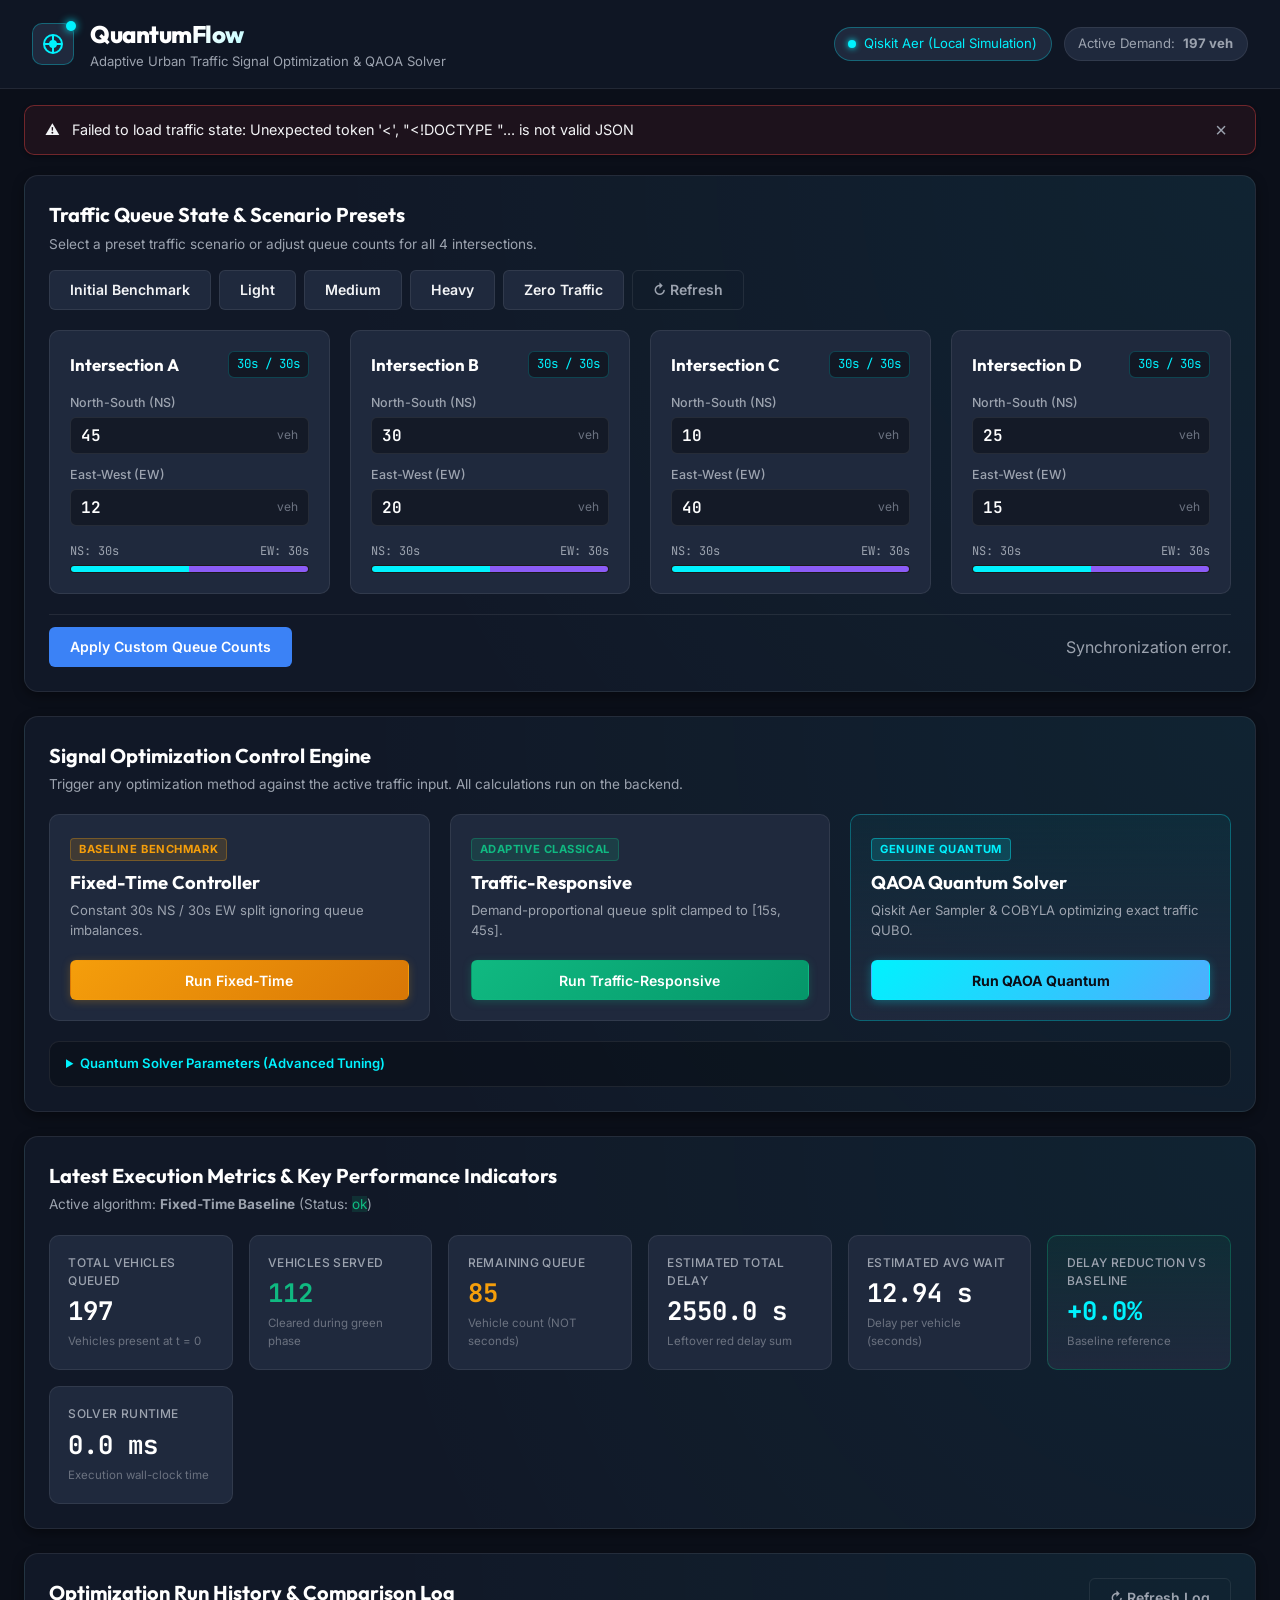
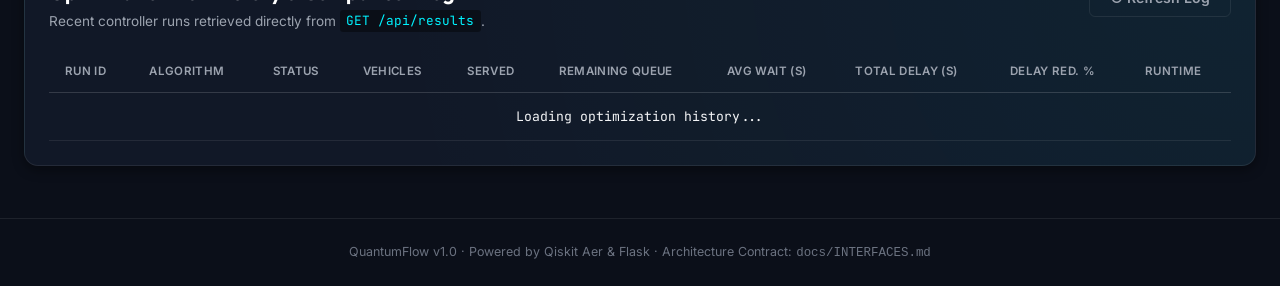
==== templates/index.html @ b51b853f "feat: implement responsive QuantumFlow dashboard UI - Create templates/index.html with 4 intersectio" ====
<!DOCTYPE html>
<html lang="en">
<head>
  <meta charset="UTF-8">
  <meta name="viewport" content="width=device-width, initial-scale=1.0">
  <title>QuantumFlow — Adaptive Traffic Signal Optimization</title>
  <link rel="preconnect" href="https://fonts.googleapis.com">
  <link rel="preconnect" href="https://fonts.gstatic.com" crossorigin>
  <link href="https://fonts.googleapis.com/css2?family=Inter:wght@400;500;600;700&family=JetBrains+Mono:wght@400;500;600&family=Outfit:wght@500;600;700;800&display=swap" rel="stylesheet">
  <link rel="stylesheet" href="/static/style.css">
</head>
<body>
  <!-- Global App Header -->
  <header class="app-header">
    <div class="header-brand">
      <div class="brand-logo">
        <span class="logo-pulse"></span>
        <svg class="brand-icon" viewBox="0 0 24 24" fill="none" stroke="currentColor" stroke-width="2">
          <circle cx="12" cy="12" r="9"/>
          <path d="M12 3v18M3 12h18"/>
          <circle cx="12" cy="12" r="3" fill="currentColor"/>
        </svg>
      </div>
      <div>
        <h1 class="brand-title">QuantumFlow</h1>
        <p class="brand-subtitle">Adaptive Urban Traffic Signal Optimization & QAOA Solver</p>
      </div>
    </div>

    <div class="header-status-group">
      <div class="status-pill status-quantum" id="quantum-backend-badge">
        <span class="status-dot"></span>
        <span>Qiskit Aer (Local Simulation)</span>
      </div>
      <div class="status-pill" id="total-demand-pill">
        <span>Active Demand:</span>
        <strong id="header-total-vehicles">197 veh</strong>
      </div>
    </div>
  </header>

  <!-- Notification & Toast Banner -->
  <div class="banner-container">
    <div id="status-banner" class="status-banner hidden">
      <div class="banner-content">
        <span id="banner-icon" class="banner-icon">ℹ️</span>
        <span id="banner-message" class="banner-message">Status message here.</span>
      </div>
      <button id="btn-banner-close" class="banner-close" aria-label="Dismiss">&times;</button>
    </div>
  </div>

  <main class="dashboard-container">
    <!-- Row 1: Scenario Controls & Traffic Inputs -->
    <section class="card section-traffic">
      <div class="section-header">
        <div>
          <h2 class="section-title">Traffic Queue State & Scenario Presets</h2>
          <p class="section-desc">Select a preset traffic scenario or adjust queue counts for all 4 intersections.</p>
        </div>
        <div class="scenario-buttons">
          <button type="button" class="btn btn-secondary scenario-btn" id="btn-scenario-benchmark" data-scenario="benchmark">Initial Benchmark</button>
          <button type="button" class="btn btn-secondary scenario-btn" id="btn-scenario-light" data-scenario="light">Light</button>
          <button type="button" class="btn btn-secondary scenario-btn" id="btn-scenario-medium" data-scenario="medium">Medium</button>
          <button type="button" class="btn btn-secondary scenario-btn" id="btn-scenario-heavy" data-scenario="heavy">Heavy</button>
          <button type="button" class="btn btn-secondary scenario-btn" id="btn-scenario-zero" data-scenario="zero">Zero Traffic</button>
          <button type="button" class="btn btn-outline" id="btn-refresh-traffic" title="Reload from server">↻ Refresh</button>
        </div>
      </div>

      <!-- 4 Intersection Cards -->
      <div class="intersections-grid" id="intersections-container">
        <!-- Intersection A -->
        <div class="intersection-card" id="card-intersection-A" data-iid="A">
          <div class="card-header">
            <span class="card-title">Intersection A</span>
            <span class="card-badge" id="badge-timing-A">30s / 30s</span>
          </div>
          <div class="queue-inputs">
            <div class="input-group">
              <label for="input-ns-A">North-South (NS)</label>
              <div class="input-wrapper">
                <input type="number" id="input-ns-A" class="queue-input" data-iid="A" data-dir="ns" min="0" max="200" value="45">
                <span class="input-unit">veh</span>
              </div>
            </div>
            <div class="input-group">
              <label for="input-ew-A">East-West (EW)</label>
              <div class="input-wrapper">
                <input type="number" id="input-ew-A" class="queue-input" data-iid="A" data-dir="ew" min="0" max="200" value="12">
                <span class="input-unit">veh</span>
              </div>
            </div>
          </div>
          <div class="signal-bar-wrapper">
            <div class="signal-label-row">
              <span id="label-ns-A">NS: 30s</span>
              <span id="label-ew-A">EW: 30s</span>
            </div>
            <div class="signal-bar">
              <div class="signal-segment signal-ns" id="bar-ns-A" style="width: 50%;"></div>
              <div class="signal-segment signal-ew" id="bar-ew-A" style="width: 50%;"></div>
            </div>
          </div>
        </div>

        <!-- Intersection B -->
        <div class="intersection-card" id="card-intersection-B" data-iid="B">
          <div class="card-header">
            <span class="card-title">Intersection B</span>
            <span class="card-badge" id="badge-timing-B">30s / 30s</span>
          </div>
          <div class="queue-inputs">
            <div class="input-group">
              <label for="input-ns-B">North-South (NS)</label>
              <div class="input-wrapper">
                <input type="number" id="input-ns-B" class="queue-input" data-iid="B" data-dir="ns" min="0" max="200" value="30">
                <span class="input-unit">veh</span>
              </div>
            </div>
            <div class="input-group">
              <label for="input-ew-B">East-West (EW)</label>
              <div class="input-wrapper">
                <input type="number" id="input-ew-B" class="queue-input" data-iid="B" data-dir="ew" min="0" max="200" value="20">
                <span class="input-unit">veh</span>
              </div>
            </div>
          </div>
          <div class="signal-bar-wrapper">
            <div class="signal-label-row">
              <span id="label-ns-B">NS: 30s</span>
              <span id="label-ew-B">EW: 30s</span>
            </div>
            <div class="signal-bar">
              <div class="signal-segment signal-ns" id="bar-ns-B" style="width: 50%;"></div>
              <div class="signal-segment signal-ew" id="bar-ew-B" style="width: 50%;"></div>
            </div>
          </div>
        </div>

        <!-- Intersection C -->
        <div class="intersection-card" id="card-intersection-C" data-iid="C">
          <div class="card-header">
            <span class="card-title">Intersection C</span>
            <span class="card-badge" id="badge-timing-C">30s / 30s</span>
          </div>
          <div class="queue-inputs">
            <div class="input-group">
              <label for="input-ns-C">North-South (NS)</label>
              <div class="input-wrapper">
                <input type="number" id="input-ns-C" class="queue-input" data-iid="C" data-dir="ns" min="0" max="200" value="10">
                <span class="input-unit">veh</span>
              </div>
            </div>
            <div class="input-group">
              <label for="input-ew-C">East-West (EW)</label>
              <div class="input-wrapper">
                <input type="number" id="input-ew-C" class="queue-input" data-iid="C" data-dir="ew" min="0" max="200" value="40">
                <span class="input-unit">veh</span>
              </div>
            </div>
          </div>
          <div class="signal-bar-wrapper">
            <div class="signal-label-row">
              <span id="label-ns-C">NS: 30s</span>
              <span id="label-ew-C">EW: 30s</span>
            </div>
            <div class="signal-bar">
              <div class="signal-segment signal-ns" id="bar-ns-C" style="width: 50%;"></div>
              <div class="signal-segment signal-ew" id="bar-ew-C" style="width: 50%;"></div>
            </div>
          </div>
        </div>

        <!-- Intersection D -->
        <div class="intersection-card" id="card-intersection-D" data-iid="D">
          <div class="card-header">
            <span class="card-title">Intersection D</span>
            <span class="card-badge" id="badge-timing-D">30s / 30s</span>
          </div>
          <div class="queue-inputs">
            <div class="input-group">
              <label for="input-ns-D">North-South (NS)</label>
              <div class="input-wrapper">
                <input type="number" id="input-ns-D" class="queue-input" data-iid="D" data-dir="ns" min="0" max="200" value="25">
                <span class="input-unit">veh</span>
              </div>
            </div>
            <div class="input-group">
              <label for="input-ew-D">East-West (EW)</label>
              <div class="input-wrapper">
                <input type="number" id="input-ew-D" class="queue-input" data-iid="D" data-dir="ew" min="0" max="200" value="15">
                <span class="input-unit">veh</span>
              </div>
            </div>
          </div>
          <div class="signal-bar-wrapper">
            <div class="signal-label-row">
              <span id="label-ns-D">NS: 30s</span>
              <span id="label-ew-D">EW: 30s</span>
            </div>
            <div class="signal-bar">
              <div class="signal-segment signal-ns" id="bar-ns-D" style="width: 50%;"></div>
              <div class="signal-segment signal-ew" id="bar-ew-D" style="width: 50%;"></div>
            </div>
          </div>
        </div>
      </div>

      <div class="traffic-footer">
        <button type="button" class="btn btn-primary" id="btn-apply-traffic">Apply Custom Queue Counts</button>
        <span class="text-muted" id="traffic-sync-status">Synched with active traffic input.</span>
      </div>
    </section>

    <!-- Row 2: Optimization Dispatch Panel -->
    <section class="card section-optimize">
      <div class="section-header">
        <div>
          <h2 class="section-title">Signal Optimization Control Engine</h2>
          <p class="section-desc">Trigger any optimization method against the active traffic input. All calculations run on the backend.</p>
        </div>
      </div>

      <div class="optimizer-buttons-grid">
        <!-- Baseline Button Card -->
        <div class="optimizer-card">
          <div class="optimizer-meta">
            <span class="opt-tag tag-baseline">Baseline Benchmark</span>
            <h3 class="opt-name">Fixed-Time Controller</h3>
            <p class="opt-desc">Constant 30s NS / 30s EW split ignoring queue imbalances.</p>
          </div>
          <button type="button" class="btn btn-baseline btn-block" id="btn-optimize-baseline">
            <span class="btn-text">Run Fixed-Time</span>
            <span class="btn-spinner hidden"></span>
          </button>
        </div>

        <!-- Responsive Button Card -->
        <div class="optimizer-card">
          <div class="optimizer-meta">
            <span class="opt-tag tag-responsive">Adaptive Classical</span>
            <h3 class="opt-name">Traffic-Responsive</h3>
            <p class="opt-desc">Demand-proportional queue split clamped to [15s, 45s].</p>
          </div>
          <button type="button" class="btn btn-responsive btn-block" id="btn-optimize-responsive">
            <span class="btn-text">Run Traffic-Responsive</span>
            <span class="btn-spinner hidden"></span>
          </button>
        </div>

        <!-- QAOA Quantum Button Card -->
        <div class="optimizer-card opt-card-quantum">
          <div class="optimizer-meta">
            <span class="opt-tag tag-quantum">Genuine Quantum</span>
            <h3 class="opt-name">QAOA Quantum Solver</h3>
            <p class="opt-desc">Qiskit Aer Sampler & COBYLA optimizing exact traffic QUBO.</p>
          </div>
          <button type="button" class="btn btn-quantum btn-block" id="btn-optimize-qaoa">
            <span class="btn-text">Run QAOA Quantum</span>
            <span class="btn-spinner hidden"></span>
          </button>
        </div>
      </div>

      <!-- Optional QAOA Tuning Drawer -->
      <details class="qaoa-tuning-drawer">
        <summary class="tuning-summary">Quantum Solver Parameters (Advanced Tuning)</summary>
        <div class="tuning-grid">
          <div class="input-group">
            <label for="select-qaoa-p">Circuit Depth (p)</label>
            <select id="select-qaoa-p" class="select-input">
              <option value="1" selected>p = 1 (Standard)</option>
              <option value="2">p = 2 (Higher Depth)</option>
              <option value="3">p = 3</option>
            </select>
          </div>
          <div class="input-group">
            <label for="select-qaoa-shots">Measurement Shots</label>
            <select id="select-qaoa-shots" class="select-input">
              <option value="512">512 shots</option>
              <option value="1024" selected>1024 shots (Recommended)</option>
              <option value="2048">2048 shots</option>
            </select>
          </div>
          <div class="input-group">
            <label for="input-qaoa-maxiter">Optimizer Max Iterations</label>
            <input type="number" id="input-qaoa-maxiter" class="queue-input" value="50" min="10" max="200">
          </div>
          <div class="input-group">
            <label for="input-qaoa-seed">Simulator Seed</label>
            <input type="number" id="input-qaoa-seed" class="queue-input" value="42">
          </div>
        </div>
      </details>
    </section>

    <!-- Row 3: Metrics KPIs & Performance Cards -->
    <section class="card section-metrics">
      <div class="section-header">
        <div>
          <h2 class="section-title">Latest Execution Metrics & Key Performance Indicators</h2>
          <p class="section-desc">Active algorithm: <strong id="active-algo-name">Fixed-Time Baseline</strong> (Status: <span id="active-algo-status" class="status-ok">ok</span>)</p>
        </div>
        <div id="bitstring-display-wrapper" class="bitstring-wrapper hidden">
          <span>Measured Bitstring:</span>
          <code id="display-measured-bitstring">0010</code>
        </div>
      </div>

      <!-- KPI Grid -->
      <div class="kpi-grid">
        <div class="kpi-card">
          <span class="kpi-label">Total Vehicles Queued</span>
          <span class="kpi-value" id="kpi-total-vehicles">197</span>
          <span class="kpi-caption">Vehicles present at t = 0</span>
        </div>
        <div class="kpi-card">
          <span class="kpi-label">Vehicles Served</span>
          <span class="kpi-value kpi-served" id="kpi-vehicles-served">112</span>
          <span class="kpi-caption">Cleared during green phase</span>
        </div>
        <div class="kpi-card">
          <span class="kpi-label">Remaining Queue</span>
          <span class="kpi-value kpi-queue" id="kpi-remaining-queue">85</span>
          <span class="kpi-caption">Vehicle count (NOT seconds)</span>
        </div>
        <div class="kpi-card">
          <span class="kpi-label">Estimated Total Delay</span>
          <span class="kpi-value" id="kpi-total-delay">2550.0 s</span>
          <span class="kpi-caption">Leftover red delay sum</span>
        </div>
        <div class="kpi-card">
          <span class="kpi-label">Estimated Avg Wait</span>
          <span class="kpi-value" id="kpi-avg-wait">12.94 s</span>
          <span class="kpi-caption">Delay per vehicle (seconds)</span>
        </div>
        <div class="kpi-card kpi-advantage">
          <span class="kpi-label">Delay Reduction vs Baseline</span>
          <span class="kpi-value kpi-delta" id="kpi-delay-reduction">+0.0%</span>
          <span class="kpi-caption" id="kpi-delay-reduction-caption">Baseline reference</span>
        </div>
        <div class="kpi-card">
          <span class="kpi-label">Solver Runtime</span>
          <span class="kpi-value" id="kpi-runtime">0.0 ms</span>
          <span class="kpi-caption">Execution wall-clock time</span>
        </div>
      </div>
    </section>

    <!-- Row 4: Run History & Comparison Table -->
    <section class="card section-history">
      <div class="section-header">
        <div>
          <h2 class="section-title">Optimization Run History & Comparison Log</h2>
          <p class="section-desc">Recent controller runs retrieved directly from <code class="endpoint-code">GET /api/results</code>.</p>
        </div>
        <button type="button" class="btn btn-outline" id="btn-refresh-history">↻ Refresh Log</button>
      </div>

      <div class="table-responsive">
        <table class="results-table" id="table-results">
          <thead>
            <tr>
              <th>Run ID</th>
              <th>Algorithm</th>
              <th>Status</th>
              <th>Vehicles</th>
              <th>Served</th>
              <th>Remaining Queue</th>
              <th>Avg Wait (s)</th>
              <th>Total Delay (s)</th>
              <th>Delay Red. %</th>
              <th>Runtime</th>
            </tr>
          </thead>
          <tbody id="table-results-body">
            <!-- Rendered dynamically by dashboard.js -->
            <tr>
              <td colspan="10" class="text-center text-muted">Loading optimization history...</td>
            </tr>
          </tbody>
        </table>
      </div>
    </section>
  </main>

  <!-- App Footer -->
  <footer class="app-footer">
    <p>QuantumFlow v1.0 · Powered by Qiskit Aer &amp; Flask · Architecture Contract: <code>docs/INTERFACES.md</code></p>
  </footer>

  <script src="/static/dashboard.js"></script>
</body>
</html>
---- static/style.css ----
/* ==========================================================================
   QuantumFlow — Adaptive Traffic Signal Optimization
   static/style.css  ·  Design System & Responsive Dashboard Styles
   ========================================================================== */

:root {
  /* Color Palette */
  --bg-dark: #0b0f19;
  --bg-card: #111827;
  --bg-card-hover: #162032;
  --bg-input: #1f293d;
  --border-color: rgba(255, 255, 255, 0.08);
  --border-focus: rgba(0, 242, 254, 0.5);

  --text-main: #f3f4f6;
  --text-muted: #9ca3af;
  --text-dim: #6b7280;

  /* Brand & Controller Accents */
  --accent-cyan: #00f2fe;
  --accent-blue: #3b82f6;
  --accent-purple: #8b5cf6;
  --accent-emerald: #10b981;
  --accent-amber: #f59e0b;
  --accent-rose: #ef4444;

  /* Gradients */
  --grad-quantum: linear-gradient(135deg, #00f2fe 0%, #4facfe 100%);
  --grad-responsive: linear-gradient(135deg, #10b981 0%, #059669 100%);
  --grad-baseline: linear-gradient(135deg, #f59e0b 0%, #d97706 100%);
  --grad-card-glow: radial-gradient(circle at top right, rgba(0, 242, 254, 0.05), transparent 70%);

  /* Typography */
  --font-sans: 'Inter', -apple-system, BlinkMacSystemFont, sans-serif;
  --font-heading: 'Outfit', sans-serif;
  --font-mono: 'JetBrains Mono', monospace;

  /* Shadows & Radii */
  --shadow-sm: 0 2px 4px rgba(0, 0, 0, 0.3);
  --shadow-md: 0 4px 12px rgba(0, 0, 0, 0.4);
  --shadow-glow: 0 0 20px rgba(0, 242, 254, 0.25);
  --radius-sm: 6px;
  --radius-md: 10px;
  --radius-lg: 14px;
}

/* Reset & Base Styles */
* {
  box-sizing: border-box;
  margin: 0;
  padding: 0;
}

body {
  font-family: var(--font-sans);
  background-color: var(--bg-dark);
  color: var(--text-main);
  line-height: 1.5;
  min-height: 100vh;
  display: flex;
  flex-direction: column;
}

/* App Header */
.app-header {
  background: rgba(17, 24, 39, 0.85);
  backdrop-filter: blur(12px);
  border-bottom: 1px solid var(--border-color);
  padding: 1rem 2rem;
  display: flex;
  justify-content: space-between;
  align-items: center;
  position: sticky;
  top: 0;
  z-index: 50;
}

.header-brand {
  display: flex;
  align-items: center;
  gap: 1rem;
}

.brand-logo {
  position: relative;
  width: 42px;
  height: 42px;
  background: var(--bg-input);
  border: 1px solid rgba(0, 242, 254, 0.3);
  border-radius: var(--radius-md);
  display: flex;
  align-items: center;
  justify-content: center;
  color: var(--accent-cyan);
}

.brand-icon {
  width: 24px;
  height: 24px;
}

.logo-pulse {
  position: absolute;
  top: -3px;
  right: -3px;
  width: 10px;
  height: 10px;
  background: var(--accent-cyan);
  border-radius: 50%;
  box-shadow: 0 0 8px var(--accent-cyan);
  animation: pulse-ring 2s cubic-bezier(0.4, 0, 0.6, 1) infinite;
}

@keyframes pulse-ring {
  0%, 100% { opacity: 1; transform: scale(1); }
  50% { opacity: 0.4; transform: scale(1.3); }
}

.brand-title {
  font-family: var(--font-heading);
  font-size: 1.5rem;
  font-weight: 800;
  letter-spacing: -0.02em;
  background: linear-gradient(135deg, #ffffff 30%, #00f2fe 100%);
  -webkit-background-clip: text;
  -webkit-text-fill-color: transparent;
}

.brand-subtitle {
  font-size: 0.82rem;
  color: var(--text-muted);
}

.header-status-group {
  display: flex;
  align-items: center;
  gap: 0.75rem;
}

.status-pill {
  display: inline-flex;
  align-items: center;
  gap: 0.5rem;
  padding: 0.4rem 0.85rem;
  background: var(--bg-input);
  border: 1px solid var(--border-color);
  border-radius: 999px;
  font-size: 0.82rem;
  color: var(--text-muted);
}

.status-quantum {
  border-color: rgba(0, 242, 254, 0.3);
  color: var(--accent-cyan);
}

.status-dot {
  width: 8px;
  height: 8px;
  border-radius: 50%;
  background-color: var(--accent-cyan);
  box-shadow: 0 0 6px var(--accent-cyan);
}

/* Banner & Alerts */
.banner-container {
  max-width: 1300px;
  margin: 1rem auto 0;
  padding: 0 1.5rem;
  width: 100%;
}

.status-banner {
  display: flex;
  align-items: center;
  justify-content: space-between;
  padding: 0.85rem 1.25rem;
  border-radius: var(--radius-md);
  background: var(--bg-card);
  border: 1px solid var(--border-color);
  box-shadow: var(--shadow-sm);
  transition: all 0.2s ease;
}

.status-banner.hidden {
  display: none;
}

.status-banner.banner-success {
  border-color: rgba(16, 185, 129, 0.4);
  background: rgba(16, 185, 129, 0.08);
}

.status-banner.banner-error {
  border-color: rgba(239, 68, 68, 0.4);
  background: rgba(239, 68, 68, 0.08);
}

.status-banner.banner-info {
  border-color: rgba(0, 242, 254, 0.4);
  background: rgba(0, 242, 254, 0.08);
}

.banner-content {
  display: flex;
  align-items: center;
  gap: 0.75rem;
  font-size: 0.9rem;
}

.banner-close {
  background: none;
  border: none;
  color: var(--text-muted);
  font-size: 1.25rem;
  cursor: pointer;
  padding: 0 0.5rem;
  line-height: 1;
}

.banner-close:hover {
  color: var(--text-main);
}

/* Dashboard Layout */
.dashboard-container {
  max-width: 1300px;
  margin: 1.25rem auto;
  padding: 0 1.5rem;
  display: flex;
  flex-direction: column;
  gap: 1.5rem;
  flex: 1;
  width: 100%;
}

/* Base Card Style */
.card {
  background: var(--bg-card);
  background-image: var(--grad-card-glow);
  border: 1px solid var(--border-color);
  border-radius: var(--radius-lg);
  padding: 1.5rem;
  box-shadow: var(--shadow-md);
}

.section-header {
  display: flex;
  justify-content: space-between;
  align-items: flex-start;
  margin-bottom: 1.25rem;
  flex-wrap: wrap;
  gap: 1rem;
}

.section-title {
  font-family: var(--font-heading);
  font-size: 1.25rem;
  font-weight: 700;
  color: #ffffff;
}

.section-desc {
  font-size: 0.85rem;
  color: var(--text-muted);
  margin-top: 0.2rem;
}

/* Scenario Controls */
.scenario-buttons {
  display: flex;
  flex-wrap: wrap;
  gap: 0.5rem;
}

/* Intersections Grid */
.intersections-grid {
  display: grid;
  grid-template-columns: repeat(auto-fit, minmax(260px, 1fr));
  gap: 1.25rem;
  margin-bottom: 1.25rem;
}

.intersection-card {
  background: var(--bg-input);
  border: 1px solid var(--border-color);
  border-radius: var(--radius-md);
  padding: 1.25rem;
  transition: transform 0.2s ease, border-color 0.2s ease;
}

.intersection-card:hover {
  transform: translateY(-2px);
  border-color: rgba(255, 255, 255, 0.15);
}

.card-header {
  display: flex;
  justify-content: space-between;
  align-items: center;
  margin-bottom: 1rem;
}

.card-title {
  font-family: var(--font-heading);
  font-weight: 700;
  font-size: 1.05rem;
  color: #ffffff;
}

.card-badge {
  font-family: var(--font-mono);
  font-size: 0.78rem;
  padding: 0.2rem 0.5rem;
  background: rgba(0, 0, 0, 0.4);
  border-radius: var(--radius-sm);
  color: var(--accent-cyan);
  border: 1px solid rgba(0, 242, 254, 0.2);
}

.queue-inputs {
  display: flex;
  flex-direction: column;
  gap: 0.75rem;
  margin-bottom: 1rem;
}

.input-group {
  display: flex;
  flex-direction: column;
  gap: 0.25rem;
}

.input-group label {
  font-size: 0.78rem;
  color: var(--text-muted);
  font-weight: 500;
}

.input-wrapper {
  position: relative;
  display: flex;
  align-items: center;
}

.queue-input {
  width: 100%;
  background: rgba(0, 0, 0, 0.35);
  border: 1px solid var(--border-color);
  border-radius: var(--radius-sm);
  color: #ffffff;
  font-family: var(--font-mono);
  font-size: 1rem;
  font-weight: 600;
  padding: 0.45rem 2.2rem 0.45rem 0.65rem;
  transition: border-color 0.2s ease;
}

.queue-input:focus {
  outline: none;
  border-color: var(--accent-cyan);
}

.input-unit {
  position: absolute;
  right: 0.65rem;
  font-size: 0.75rem;
  color: var(--text-dim);
  pointer-events: none;
}

/* Signal Timing Bar */
.signal-bar-wrapper {
  margin-top: 0.5rem;
}

.signal-label-row {
  display: flex;
  justify-content: space-between;
  font-family: var(--font-mono);
  font-size: 0.75rem;
  color: var(--text-muted);
  margin-bottom: 0.3rem;
}

.signal-bar {
  display: flex;
  height: 8px;
  background: #000;
  border-radius: 999px;
  overflow: hidden;
  border: 1px solid rgba(255, 255, 255, 0.1);
}

.signal-segment {
  height: 100%;
  transition: width 0.3s ease;
}

.signal-ns {
  background: var(--accent-cyan);
}

.signal-ew {
  background: var(--accent-purple);
}

.traffic-footer {
  display: flex;
  align-items: center;
  justify-content: space-between;
  flex-wrap: wrap;
  gap: 1rem;
  padding-top: 0.75rem;
  border-top: 1px solid var(--border-color);
}

/* Optimization Cards */
.optimizer-buttons-grid {
  display: grid;
  grid-template-columns: repeat(auto-fit, minmax(280px, 1fr));
  gap: 1.25rem;
  margin-bottom: 1.25rem;
}

.optimizer-card {
  background: var(--bg-input);
  border: 1px solid var(--border-color);
  border-radius: var(--radius-md);
  padding: 1.25rem;
  display: flex;
  flex-direction: column;
  justify-content: space-between;
  gap: 1.25rem;
  transition: border-color 0.2s ease;
}

.opt-card-quantum {
  border-color: rgba(0, 242, 254, 0.3);
  background: linear-gradient(180deg, rgba(0, 242, 254, 0.05) 0%, var(--bg-input) 100%);
}

.opt-tag {
  display: inline-block;
  font-size: 0.7rem;
  font-weight: 700;
  text-transform: uppercase;
  letter-spacing: 0.05em;
  padding: 0.15rem 0.5rem;
  border-radius: 4px;
  margin-bottom: 0.5rem;
}

.tag-baseline {
  background: rgba(245, 158, 11, 0.15);
  color: var(--accent-amber);
  border: 1px solid rgba(245, 158, 11, 0.3);
}

.tag-responsive {
  background: rgba(16, 185, 129, 0.15);
  color: var(--accent-emerald);
  border: 1px solid rgba(16, 185, 129, 0.3);
}

.tag-quantum {
  background: rgba(0, 242, 254, 0.15);
  color: var(--accent-cyan);
  border: 1px solid rgba(0, 242, 254, 0.4);
}

.opt-name {
  font-family: var(--font-heading);
  font-size: 1.15rem;
  font-weight: 700;
  color: #fff;
  margin-bottom: 0.25rem;
}

.opt-desc {
  font-size: 0.82rem;
  color: var(--text-muted);
}

/* Button System */
.btn {
  display: inline-flex;
  align-items: center;
  justify-content: center;
  gap: 0.5rem;
  font-family: var(--font-sans);
  font-size: 0.88rem;
  font-weight: 600;
  padding: 0.65rem 1.25rem;
  border-radius: var(--radius-sm);
  border: 1px solid transparent;
  cursor: pointer;
  transition: all 0.2s ease;
  text-decoration: none;
  user-select: none;
}

.btn:disabled {
  opacity: 0.5;
  cursor: not-allowed;
  transform: none !important;
}

.btn-block {
  width: 100%;
}

.btn-primary {
  background: var(--accent-blue);
  color: #ffffff;
}

.btn-primary:hover:not(:disabled) {
  background: #2563eb;
  transform: translateY(-1px);
}

.btn-secondary {
  background: var(--bg-input);
  border-color: var(--border-color);
  color: var(--text-main);
}

.btn-secondary:hover:not(:disabled) {
  background: #27354f;
  border-color: rgba(255, 255, 255, 0.2);
}

.btn-secondary.active {
  background: rgba(0, 242, 254, 0.15);
  border-color: var(--accent-cyan);
  color: var(--accent-cyan);
}

.btn-outline {
  background: transparent;
  border-color: var(--border-color);
  color: var(--text-muted);
}

.btn-outline:hover:not(:disabled) {
  color: #ffffff;
  border-color: rgba(255, 255, 255, 0.2);
}

.btn-baseline {
  background: var(--grad-baseline);
  color: #ffffff;
  box-shadow: 0 2px 8px rgba(245, 158, 11, 0.25);
}

.btn-baseline:hover:not(:disabled) {
  transform: translateY(-1px);
  box-shadow: 0 4px 12px rgba(245, 158, 11, 0.35);
}

.btn-responsive {
  background: var(--grad-responsive);
  color: #ffffff;
  box-shadow: 0 2px 8px rgba(16, 185, 129, 0.25);
}

.btn-responsive:hover:not(:disabled) {
  transform: translateY(-1px);
  box-shadow: 0 4px 12px rgba(16, 185, 129, 0.35);
}

.btn-quantum {
  background: var(--grad-quantum);
  color: #0b0f19;
  font-weight: 700;
  box-shadow: 0 2px 10px rgba(0, 242, 254, 0.3);
}

.btn-quantum:hover:not(:disabled) {
  transform: translateY(-1px);
  box-shadow: 0 4px 16px rgba(0, 242, 254, 0.45);
}

/* Spinner */
.btn-spinner {
  width: 14px;
  height: 14px;
  border: 2px solid rgba(255, 255, 255, 0.3);
  border-top-color: #ffffff;
  border-radius: 50%;
  animation: spin 0.8s linear infinite;
}

@keyframes spin {
  to { transform: rotate(360deg); }
}

/* Tuning Drawer */
.qaoa-tuning-drawer {
  background: rgba(0, 0, 0, 0.25);
  border: 1px solid var(--border-color);
  border-radius: var(--radius-md);
  padding: 0.75rem 1rem;
}

.tuning-summary {
  font-size: 0.82rem;
  font-weight: 600;
  color: var(--accent-cyan);
  cursor: pointer;
  user-select: none;
}

.tuning-grid {
  display: grid;
  grid-template-columns: repeat(auto-fit, minmax(180px, 1fr));
  gap: 1rem;
  margin-top: 1rem;
  padding-top: 0.75rem;
  border-top: 1px solid var(--border-color);
}

.select-input {
  width: 100%;
  background: rgba(0, 0, 0, 0.4);
  border: 1px solid var(--border-color);
  border-radius: var(--radius-sm);
  color: #ffffff;
  font-family: var(--font-sans);
  font-size: 0.88rem;
  padding: 0.45rem 0.65rem;
}

.select-input:focus {
  outline: none;
  border-color: var(--accent-cyan);
}

/* KPI Cards */
.kpi-grid {
  display: grid;
  grid-template-columns: repeat(auto-fit, minmax(160px, 1fr));
  gap: 1rem;
}

.kpi-card {
  background: var(--bg-input);
  border: 1px solid var(--border-color);
  border-radius: var(--radius-md);
  padding: 1.15rem;
  display: flex;
  flex-direction: column;
}

.kpi-advantage {
  border-color: rgba(16, 185, 129, 0.3);
  background: linear-gradient(180deg, rgba(16, 185, 129, 0.08) 0%, var(--bg-input) 100%);
}

.kpi-label {
  font-size: 0.75rem;
  color: var(--text-muted);
  font-weight: 500;
  text-transform: uppercase;
  letter-spacing: 0.03em;
  margin-bottom: 0.4rem;
}

.kpi-value {
  font-family: var(--font-mono);
  font-size: 1.6rem;
  font-weight: 700;
  color: #ffffff;
  line-height: 1.2;
}

.kpi-served {
  color: var(--accent-emerald);
}

.kpi-queue {
  color: var(--accent-amber);
}

.kpi-delta {
  color: var(--accent-cyan);
}

.kpi-caption {
  font-size: 0.72rem;
  color: var(--text-dim);
  margin-top: 0.4rem;
}

.bitstring-wrapper {
  display: flex;
  align-items: center;
  gap: 0.5rem;
  font-size: 0.85rem;
  color: var(--text-muted);
}

.bitstring-wrapper code {
  font-family: var(--font-mono);
  font-size: 0.95rem;
  font-weight: 700;
  color: var(--accent-cyan);
  background: rgba(0, 242, 254, 0.1);
  padding: 0.2rem 0.5rem;
  border-radius: 4px;
  border: 1px solid rgba(0, 242, 254, 0.3);
}

/* Table Responsive */
.table-responsive {
  overflow-x: auto;
}

.results-table {
  width: 100%;
  border-collapse: collapse;
  text-align: left;
  font-size: 0.85rem;
}

.results-table th {
  padding: 0.75rem 1rem;
  border-bottom: 1px solid rgba(255, 255, 255, 0.15);
  color: var(--text-muted);
  font-weight: 600;
  text-transform: uppercase;
  letter-spacing: 0.03em;
  font-size: 0.72rem;
}

.results-table td {
  padding: 0.85rem 1rem;
  border-bottom: 1px solid var(--border-color);
  color: var(--text-main);
  font-family: var(--font-mono);
  font-size: 0.82rem;
}

.results-table tbody tr:hover {
  background: rgba(255, 255, 255, 0.02);
}

/* Status Badges */
.status-badge {
  display: inline-block;
  padding: 0.15rem 0.5rem;
  border-radius: 4px;
  font-size: 0.72rem;
  font-weight: 600;
}

.status-ok {
  background: rgba(16, 185, 129, 0.15);
  color: var(--accent-emerald);
}

.status-timeout {
  background: rgba(245, 158, 11, 0.15);
  color: var(--accent-amber);
}

.status-error {
  background: rgba(239, 68, 68, 0.15);
  color: var(--accent-rose);
}

.endpoint-code {
  font-family: var(--font-mono);
  font-size: 0.8rem;
  color: var(--accent-cyan);
  background: rgba(0, 0, 0, 0.4);
  padding: 0.15rem 0.4rem;
  border-radius: 3px;
}

/* App Footer */
.app-footer {
  text-align: center;
  padding: 1.5rem;
  font-size: 0.78rem;
  color: var(--text-dim);
  border-top: 1px solid var(--border-color);
  margin-top: 2rem;
}

.text-muted { color: var(--text-muted); }
.text-center { text-align: center; }
.hidden { display: none !important; }
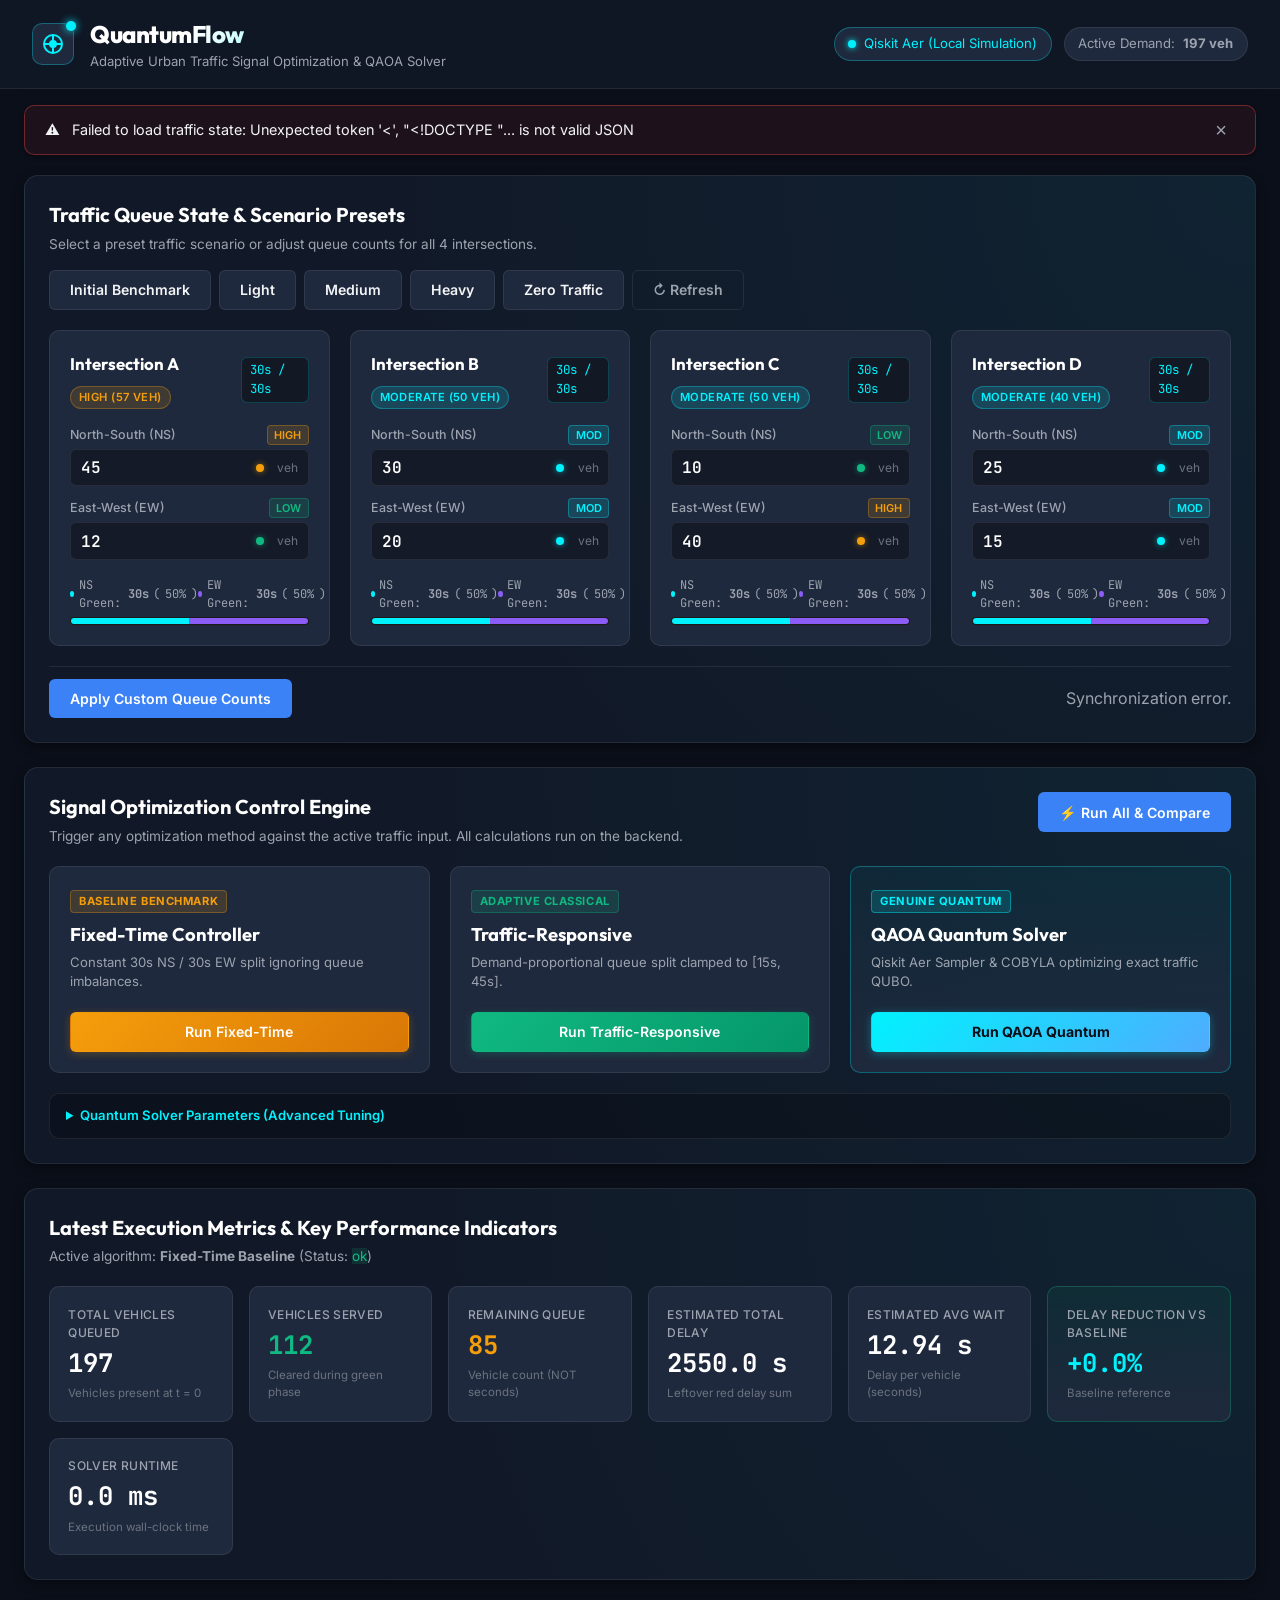
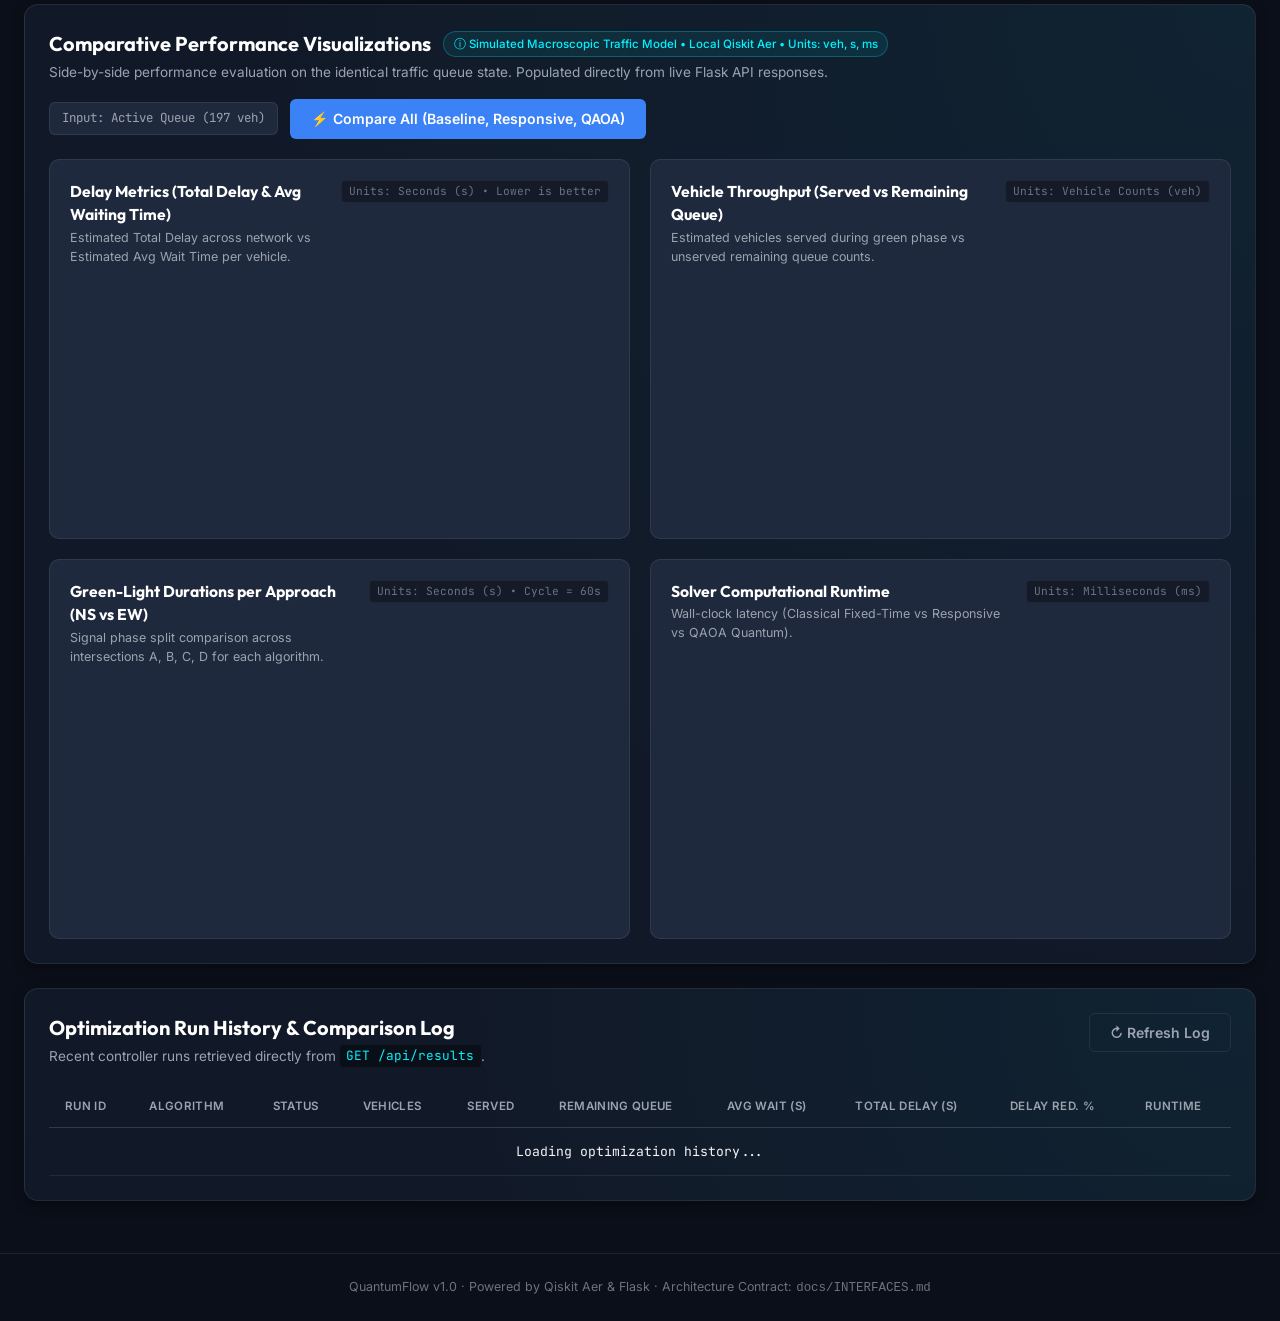
==== commit 13e5d2ac: "feat(dashboard): integrate Plotly comparative charts and traffic density indicators" ====
--- a/templates/index.html
+++ b/templates/index.html
@@ -7,6 +7,8 @@
   <link rel="preconnect" href="https://fonts.googleapis.com">
   <link rel="preconnect" href="https://fonts.gstatic.com" crossorigin>
   <link href="https://fonts.googleapis.com/css2?family=Inter:wght@400;500;600;700&family=JetBrains+Mono:wght@400;500;600&family=Outfit:wght@500;600;700;800&display=swap" rel="stylesheet">
+  <!-- Plotly.js for interactive traffic and solver performance visualizations -->
+  <script src="https://cdn.plot.ly/plotly-2.35.2.min.js"></script>
   <link rel="stylesheet" href="/static/style.css">
 </head>
 <body>
@@ -23,7 +25,7 @@
       </div>
       <div>
         <h1 class="brand-title">QuantumFlow</h1>
-        <p class="brand-subtitle">Adaptive Urban Traffic Signal Optimization & QAOA Solver</p>
+        <p class="brand-subtitle">Adaptive Urban Traffic Signal Optimization &amp; QAOA Solver</p>
       </div>
     </div>
 
@@ -43,7 +45,7 @@
   <div class="banner-container">
     <div id="status-banner" class="status-banner hidden">
       <div class="banner-content">
-        <span id="banner-icon" class="banner-icon">ℹ️</span>
+        <span id="banner-icon" class="banner-icon">&#9432;</span>
         <span id="banner-message" class="banner-message">Status message here.</span>
       </div>
       <button id="btn-banner-close" class="banner-close" aria-label="Dismiss">&times;</button>
@@ -55,7 +57,7 @@
     <section class="card section-traffic">
       <div class="section-header">
         <div>
-          <h2 class="section-title">Traffic Queue State & Scenario Presets</h2>
+          <h2 class="section-title">Traffic Queue State &amp; Scenario Presets</h2>
           <p class="section-desc">Select a preset traffic scenario or adjust queue counts for all 4 intersections.</p>
         </div>
         <div class="scenario-buttons">
@@ -64,38 +66,49 @@
           <button type="button" class="btn btn-secondary scenario-btn" id="btn-scenario-medium" data-scenario="medium">Medium</button>
           <button type="button" class="btn btn-secondary scenario-btn" id="btn-scenario-heavy" data-scenario="heavy">Heavy</button>
           <button type="button" class="btn btn-secondary scenario-btn" id="btn-scenario-zero" data-scenario="zero">Zero Traffic</button>
-          <button type="button" class="btn btn-outline" id="btn-refresh-traffic" title="Reload from server">↻ Refresh</button>
-        </div>
-      </div>
-
-      <!-- 4 Intersection Cards -->
+          <button type="button" class="btn btn-outline" id="btn-refresh-traffic" title="Reload from server">&#8635; Refresh</button>
+        </div>
+      </div>
+
+      <!-- 4 Intersection Cards with Density Indicators & Approach Durations -->
       <div class="intersections-grid" id="intersections-container">
         <!-- Intersection A -->
         <div class="intersection-card" id="card-intersection-A" data-iid="A">
           <div class="card-header">
-            <span class="card-title">Intersection A</span>
+            <div class="card-header-left">
+              <span class="card-title">Intersection A</span>
+              <span class="density-badge density-high" id="density-badge-A" title="Overall traffic density indicator">High (57 veh)</span>
+            </div>
             <span class="card-badge" id="badge-timing-A">30s / 30s</span>
           </div>
           <div class="queue-inputs">
             <div class="input-group">
-              <label for="input-ns-A">North-South (NS)</label>
+              <div class="input-label-row">
+                <label for="input-ns-A">North-South (NS)</label>
+                <span class="approach-density-tag density-high" id="density-tag-ns-A">High</span>
+              </div>
               <div class="input-wrapper">
                 <input type="number" id="input-ns-A" class="queue-input" data-iid="A" data-dir="ns" min="0" max="200" value="45">
                 <span class="input-unit">veh</span>
-              </div>
-            </div>
-            <div class="input-group">
-              <label for="input-ew-A">East-West (EW)</label>
+                <span class="density-indicator-dot dot-high" id="density-dot-ns-A" title="Approach density"></span>
+              </div>
+            </div>
+            <div class="input-group">
+              <div class="input-label-row">
+                <label for="input-ew-A">East-West (EW)</label>
+                <span class="approach-density-tag density-low" id="density-tag-ew-A">Low</span>
+              </div>
               <div class="input-wrapper">
                 <input type="number" id="input-ew-A" class="queue-input" data-iid="A" data-dir="ew" min="0" max="200" value="12">
                 <span class="input-unit">veh</span>
+                <span class="density-indicator-dot dot-low" id="density-dot-ew-A" title="Approach density"></span>
               </div>
             </div>
           </div>
           <div class="signal-bar-wrapper">
             <div class="signal-label-row">
-              <span id="label-ns-A">NS: 30s</span>
-              <span id="label-ew-A">EW: 30s</span>
+              <span id="label-ns-A" class="approach-green-text"><span class="approach-dot dot-ns"></span>NS Green: <strong id="val-ns-A">30s</strong> (<span id="pct-ns-A">50%</span>)</span>
+              <span id="label-ew-A" class="approach-green-text"><span class="approach-dot dot-ew"></span>EW Green: <strong id="val-ew-A">30s</strong> (<span id="pct-ew-A">50%</span>)</span>
             </div>
             <div class="signal-bar">
               <div class="signal-segment signal-ns" id="bar-ns-A" style="width: 50%;"></div>
@@ -107,29 +120,40 @@
         <!-- Intersection B -->
         <div class="intersection-card" id="card-intersection-B" data-iid="B">
           <div class="card-header">
-            <span class="card-title">Intersection B</span>
+            <div class="card-header-left">
+              <span class="card-title">Intersection B</span>
+              <span class="density-badge density-mod" id="density-badge-B" title="Overall traffic density indicator">Moderate (50 veh)</span>
+            </div>
             <span class="card-badge" id="badge-timing-B">30s / 30s</span>
           </div>
           <div class="queue-inputs">
             <div class="input-group">
-              <label for="input-ns-B">North-South (NS)</label>
+              <div class="input-label-row">
+                <label for="input-ns-B">North-South (NS)</label>
+                <span class="approach-density-tag density-mod" id="density-tag-ns-B">Mod</span>
+              </div>
               <div class="input-wrapper">
                 <input type="number" id="input-ns-B" class="queue-input" data-iid="B" data-dir="ns" min="0" max="200" value="30">
                 <span class="input-unit">veh</span>
-              </div>
-            </div>
-            <div class="input-group">
-              <label for="input-ew-B">East-West (EW)</label>
+                <span class="density-indicator-dot dot-mod" id="density-dot-ns-B" title="Approach density"></span>
+              </div>
+            </div>
+            <div class="input-group">
+              <div class="input-label-row">
+                <label for="input-ew-B">East-West (EW)</label>
+                <span class="approach-density-tag density-mod" id="density-tag-ew-B">Mod</span>
+              </div>
               <div class="input-wrapper">
                 <input type="number" id="input-ew-B" class="queue-input" data-iid="B" data-dir="ew" min="0" max="200" value="20">
                 <span class="input-unit">veh</span>
+                <span class="density-indicator-dot dot-mod" id="density-dot-ew-B" title="Approach density"></span>
               </div>
             </div>
           </div>
           <div class="signal-bar-wrapper">
             <div class="signal-label-row">
-              <span id="label-ns-B">NS: 30s</span>
-              <span id="label-ew-B">EW: 30s</span>
+              <span id="label-ns-B" class="approach-green-text"><span class="approach-dot dot-ns"></span>NS Green: <strong id="val-ns-B">30s</strong> (<span id="pct-ns-B">50%</span>)</span>
+              <span id="label-ew-B" class="approach-green-text"><span class="approach-dot dot-ew"></span>EW Green: <strong id="val-ew-B">30s</strong> (<span id="pct-ew-B">50%</span>)</span>
             </div>
             <div class="signal-bar">
               <div class="signal-segment signal-ns" id="bar-ns-B" style="width: 50%;"></div>
@@ -141,29 +165,40 @@
         <!-- Intersection C -->
         <div class="intersection-card" id="card-intersection-C" data-iid="C">
           <div class="card-header">
-            <span class="card-title">Intersection C</span>
+            <div class="card-header-left">
+              <span class="card-title">Intersection C</span>
+              <span class="density-badge density-mod" id="density-badge-C" title="Overall traffic density indicator">Moderate (50 veh)</span>
+            </div>
             <span class="card-badge" id="badge-timing-C">30s / 30s</span>
           </div>
           <div class="queue-inputs">
             <div class="input-group">
-              <label for="input-ns-C">North-South (NS)</label>
+              <div class="input-label-row">
+                <label for="input-ns-C">North-South (NS)</label>
+                <span class="approach-density-tag density-low" id="density-tag-ns-C">Low</span>
+              </div>
               <div class="input-wrapper">
                 <input type="number" id="input-ns-C" class="queue-input" data-iid="C" data-dir="ns" min="0" max="200" value="10">
                 <span class="input-unit">veh</span>
-              </div>
-            </div>
-            <div class="input-group">
-              <label for="input-ew-C">East-West (EW)</label>
+                <span class="density-indicator-dot dot-low" id="density-dot-ns-C" title="Approach density"></span>
+              </div>
+            </div>
+            <div class="input-group">
+              <div class="input-label-row">
+                <label for="input-ew-C">East-West (EW)</label>
+                <span class="approach-density-tag density-high" id="density-tag-ew-C">High</span>
+              </div>
               <div class="input-wrapper">
                 <input type="number" id="input-ew-C" class="queue-input" data-iid="C" data-dir="ew" min="0" max="200" value="40">
                 <span class="input-unit">veh</span>
+                <span class="density-indicator-dot dot-high" id="density-dot-ew-C" title="Approach density"></span>
               </div>
             </div>
           </div>
           <div class="signal-bar-wrapper">
             <div class="signal-label-row">
-              <span id="label-ns-C">NS: 30s</span>
-              <span id="label-ew-C">EW: 30s</span>
+              <span id="label-ns-C" class="approach-green-text"><span class="approach-dot dot-ns"></span>NS Green: <strong id="val-ns-C">30s</strong> (<span id="pct-ns-C">50%</span>)</span>
+              <span id="label-ew-C" class="approach-green-text"><span class="approach-dot dot-ew"></span>EW Green: <strong id="val-ew-C">30s</strong> (<span id="pct-ew-C">50%</span>)</span>
             </div>
             <div class="signal-bar">
               <div class="signal-segment signal-ns" id="bar-ns-C" style="width: 50%;"></div>
@@ -175,29 +210,40 @@
         <!-- Intersection D -->
         <div class="intersection-card" id="card-intersection-D" data-iid="D">
           <div class="card-header">
-            <span class="card-title">Intersection D</span>
+            <div class="card-header-left">
+              <span class="card-title">Intersection D</span>
+              <span class="density-badge density-mod" id="density-badge-D" title="Overall traffic density indicator">Moderate (40 veh)</span>
+            </div>
             <span class="card-badge" id="badge-timing-D">30s / 30s</span>
           </div>
           <div class="queue-inputs">
             <div class="input-group">
-              <label for="input-ns-D">North-South (NS)</label>
+              <div class="input-label-row">
+                <label for="input-ns-D">North-South (NS)</label>
+                <span class="approach-density-tag density-mod" id="density-tag-ns-D">Mod</span>
+              </div>
               <div class="input-wrapper">
                 <input type="number" id="input-ns-D" class="queue-input" data-iid="D" data-dir="ns" min="0" max="200" value="25">
                 <span class="input-unit">veh</span>
-              </div>
-            </div>
-            <div class="input-group">
-              <label for="input-ew-D">East-West (EW)</label>
+                <span class="density-indicator-dot dot-mod" id="density-dot-ns-D" title="Approach density"></span>
+              </div>
+            </div>
+            <div class="input-group">
+              <div class="input-label-row">
+                <label for="input-ew-D">East-West (EW)</label>
+                <span class="approach-density-tag density-mod" id="density-tag-ew-D">Mod</span>
+              </div>
               <div class="input-wrapper">
                 <input type="number" id="input-ew-D" class="queue-input" data-iid="D" data-dir="ew" min="0" max="200" value="15">
                 <span class="input-unit">veh</span>
+                <span class="density-indicator-dot dot-mod" id="density-dot-ew-D" title="Approach density"></span>
               </div>
             </div>
           </div>
           <div class="signal-bar-wrapper">
             <div class="signal-label-row">
-              <span id="label-ns-D">NS: 30s</span>
-              <span id="label-ew-D">EW: 30s</span>
+              <span id="label-ns-D" class="approach-green-text"><span class="approach-dot dot-ns"></span>NS Green: <strong id="val-ns-D">30s</strong> (<span id="pct-ns-D">50%</span>)</span>
+              <span id="label-ew-D" class="approach-green-text"><span class="approach-dot dot-ew"></span>EW Green: <strong id="val-ew-D">30s</strong> (<span id="pct-ew-D">50%</span>)</span>
             </div>
             <div class="signal-bar">
               <div class="signal-segment signal-ns" id="bar-ns-D" style="width: 50%;"></div>
@@ -219,6 +265,12 @@
         <div>
           <h2 class="section-title">Signal Optimization Control Engine</h2>
           <p class="section-desc">Trigger any optimization method against the active traffic input. All calculations run on the backend.</p>
+        </div>
+        <div>
+          <button type="button" class="btn btn-primary" id="btn-optimize-all">
+            <span class="btn-text">&#9889; Run All &amp; Compare</span>
+            <span class="btn-spinner hidden"></span>
+          </button>
         </div>
       </div>
 
@@ -254,7 +306,7 @@
           <div class="optimizer-meta">
             <span class="opt-tag tag-quantum">Genuine Quantum</span>
             <h3 class="opt-name">QAOA Quantum Solver</h3>
-            <p class="opt-desc">Qiskit Aer Sampler & COBYLA optimizing exact traffic QUBO.</p>
+            <p class="opt-desc">Qiskit Aer Sampler &amp; COBYLA optimizing exact traffic QUBO.</p>
           </div>
           <button type="button" class="btn btn-quantum btn-block" id="btn-optimize-qaoa">
             <span class="btn-text">Run QAOA Quantum</span>
@@ -299,7 +351,7 @@
     <section class="card section-metrics">
       <div class="section-header">
         <div>
-          <h2 class="section-title">Latest Execution Metrics & Key Performance Indicators</h2>
+          <h2 class="section-title">Latest Execution Metrics &amp; Key Performance Indicators</h2>
           <p class="section-desc">Active algorithm: <strong id="active-algo-name">Fixed-Time Baseline</strong> (Status: <span id="active-algo-status" class="status-ok">ok</span>)</p>
         </div>
         <div id="bitstring-display-wrapper" class="bitstring-wrapper hidden">
@@ -348,14 +400,84 @@
       </div>
     </section>
 
-    <!-- Row 4: Run History & Comparison Table -->
+    <!-- Row 4: Plotly Comparative Performance Visualizations -->
+    <section class="card section-charts" id="section-charts">
+      <div class="section-header">
+        <div>
+          <div class="charts-title-row">
+            <h2 class="section-title">Comparative Performance Visualizations</h2>
+            <span class="sim-disclaimer-pill">&#9432; Simulated Macroscopic Traffic Model &bull; Local Qiskit Aer &bull; Units: veh, s, ms</span>
+          </div>
+          <p class="section-desc">Side-by-side performance evaluation on the identical traffic queue state. Populated directly from live Flask API responses.</p>
+        </div>
+        <div class="charts-header-actions">
+          <span class="traffic-context-badge" id="charts-traffic-context">Input: Active Queue (197 veh)</span>
+          <button type="button" class="btn btn-primary" id="btn-charts-compare-all">
+            <span class="btn-text">&#9889; Compare All (Baseline, Responsive, QAOA)</span>
+            <span class="btn-spinner hidden"></span>
+          </button>
+        </div>
+      </div>
+
+      <div class="charts-grid">
+        <!-- Chart 1: Delay Metrics -->
+        <div class="chart-card" id="card-chart-delays">
+          <div class="chart-card-header">
+            <div>
+              <h3 class="chart-card-title">Delay Metrics (Total Delay &amp; Avg Waiting Time)</h3>
+              <p class="chart-card-desc">Estimated Total Delay across network vs Estimated Avg Wait Time per vehicle.</p>
+            </div>
+            <span class="chart-unit-badge">Units: Seconds (s) &bull; Lower is better</span>
+          </div>
+          <div id="chart-delays" class="plotly-container"></div>
+        </div>
+
+        <!-- Chart 2: Vehicles Served vs Remaining Queue -->
+        <div class="chart-card" id="card-chart-throughput">
+          <div class="chart-card-header">
+            <div>
+              <h3 class="chart-card-title">Vehicle Throughput (Served vs Remaining Queue)</h3>
+              <p class="chart-card-desc">Estimated vehicles served during green phase vs unserved remaining queue counts.</p>
+            </div>
+            <span class="chart-unit-badge">Units: Vehicle Counts (veh)</span>
+          </div>
+          <div id="chart-throughput" class="plotly-container"></div>
+        </div>
+
+        <!-- Chart 3: Green-Light Durations per Approach -->
+        <div class="chart-card" id="card-chart-timings">
+          <div class="chart-card-header">
+            <div>
+              <h3 class="chart-card-title">Green-Light Durations per Approach (NS vs EW)</h3>
+              <p class="chart-card-desc">Signal phase split comparison across intersections A, B, C, D for each algorithm.</p>
+            </div>
+            <span class="chart-unit-badge">Units: Seconds (s) &bull; Cycle = 60s</span>
+          </div>
+          <div id="chart-timings" class="plotly-container"></div>
+        </div>
+
+        <!-- Chart 4: Solver Runtime & Computational Overhead -->
+        <div class="chart-card" id="card-chart-runtime">
+          <div class="chart-card-header">
+            <div>
+              <h3 class="chart-card-title">Solver Computational Runtime</h3>
+              <p class="chart-card-desc">Wall-clock latency (Classical Fixed-Time vs Responsive vs QAOA Quantum).</p>
+            </div>
+            <span class="chart-unit-badge">Units: Milliseconds (ms)</span>
+          </div>
+          <div id="chart-runtime" class="plotly-container"></div>
+        </div>
+      </div>
+    </section>
+
+    <!-- Row 5: Run History & Comparison Table -->
     <section class="card section-history">
       <div class="section-header">
         <div>
-          <h2 class="section-title">Optimization Run History & Comparison Log</h2>
+          <h2 class="section-title">Optimization Run History &amp; Comparison Log</h2>
           <p class="section-desc">Recent controller runs retrieved directly from <code class="endpoint-code">GET /api/results</code>.</p>
         </div>
-        <button type="button" class="btn btn-outline" id="btn-refresh-history">↻ Refresh Log</button>
+        <button type="button" class="btn btn-outline" id="btn-refresh-history">&#8635; Refresh Log</button>
       </div>
 
       <div class="table-responsive">
@@ -387,7 +509,7 @@
 
   <!-- App Footer -->
   <footer class="app-footer">
-    <p>QuantumFlow v1.0 · Powered by Qiskit Aer &amp; Flask · Architecture Contract: <code>docs/INTERFACES.md</code></p>
+    <p>QuantumFlow v1.0 &middot; Powered by Qiskit Aer &amp; Flask &middot; Architecture Contract: <code>docs/INTERFACES.md</code></p>
   </footer>
 
   <script src="/static/dashboard.js"></script>
--- a/static/style.css
+++ b/static/style.css
@@ -779,6 +779,230 @@
   border-radius: 3px;
 }
 
+/* ==========================================================================
+   Traffic Density Indicators & Approach Badges
+   ========================================================================== */
+.card-header-left {
+  display: flex;
+  align-items: center;
+  gap: 0.6rem;
+  flex-wrap: wrap;
+}
+
+.density-badge {
+  font-family: var(--font-sans);
+  font-size: 0.7rem;
+  font-weight: 600;
+  padding: 0.15rem 0.5rem;
+  border-radius: 999px;
+  text-transform: uppercase;
+  letter-spacing: 0.04em;
+  display: inline-flex;
+  align-items: center;
+  gap: 0.3rem;
+}
+
+.density-low {
+  background: rgba(16, 185, 129, 0.15);
+  color: var(--accent-emerald);
+  border: 1px solid rgba(16, 185, 129, 0.3);
+}
+
+.density-mod {
+  background: rgba(0, 242, 254, 0.15);
+  color: var(--accent-cyan);
+  border: 1px solid rgba(0, 242, 254, 0.3);
+}
+
+.density-high {
+  background: rgba(245, 158, 11, 0.15);
+  color: var(--accent-amber);
+  border: 1px solid rgba(245, 158, 11, 0.3);
+}
+
+.density-congested {
+  background: rgba(239, 68, 68, 0.15);
+  color: var(--accent-rose);
+  border: 1px solid rgba(239, 68, 68, 0.3);
+}
+
+.input-label-row {
+  display: flex;
+  justify-content: space-between;
+  align-items: center;
+}
+
+.approach-density-tag {
+  font-size: 0.68rem;
+  font-weight: 600;
+  padding: 0.05rem 0.4rem;
+  border-radius: 4px;
+  text-transform: uppercase;
+}
+
+.density-indicator-dot {
+  position: absolute;
+  right: 2.8rem;
+  width: 8px;
+  height: 8px;
+  border-radius: 50%;
+  pointer-events: none;
+}
+
+.dot-low { background: var(--accent-emerald); box-shadow: 0 0 6px rgba(16, 185, 129, 0.6); }
+.dot-mod { background: var(--accent-cyan); box-shadow: 0 0 6px rgba(0, 242, 254, 0.6); }
+.dot-high { background: var(--accent-amber); box-shadow: 0 0 6px rgba(245, 158, 11, 0.6); }
+.dot-congested { background: var(--accent-rose); box-shadow: 0 0 6px rgba(239, 68, 68, 0.6); }
+
+.approach-green-text {
+  display: inline-flex;
+  align-items: center;
+  gap: 0.3rem;
+}
+
+.approach-dot {
+  width: 6px;
+  height: 6px;
+  border-radius: 50%;
+  display: inline-block;
+}
+
+.dot-ns { background: var(--accent-cyan); }
+.dot-ew { background: var(--accent-purple); }
+
+/* ==========================================================================
+   Plotly Comparative Visualizations Section
+   ========================================================================== */
+.section-charts {
+  position: relative;
+  overflow: hidden;
+}
+
+.charts-title-row {
+  display: flex;
+  align-items: center;
+  gap: 0.75rem;
+  flex-wrap: wrap;
+}
+
+.sim-disclaimer-pill {
+  font-size: 0.72rem;
+  font-weight: 500;
+  color: var(--accent-cyan);
+  background: rgba(0, 242, 254, 0.08);
+  border: 1px solid rgba(0, 242, 254, 0.25);
+  padding: 0.2rem 0.6rem;
+  border-radius: 999px;
+  display: inline-flex;
+  align-items: center;
+  gap: 0.35rem;
+}
+
+.charts-header-actions {
+  display: flex;
+  align-items: center;
+  gap: 0.75rem;
+  flex-wrap: wrap;
+}
+
+.traffic-context-badge {
+  font-family: var(--font-mono);
+  font-size: 0.78rem;
+  color: var(--text-muted);
+  background: var(--bg-input);
+  border: 1px solid var(--border-color);
+  padding: 0.4rem 0.75rem;
+  border-radius: var(--radius-sm);
+}
+
+.charts-grid {
+  display: grid;
+  grid-template-columns: repeat(2, 1fr);
+  gap: 1.25rem;
+  margin-top: 1rem;
+}
+
+@media (max-width: 960px) {
+  .charts-grid {
+    grid-template-columns: 1fr;
+  }
+}
+
+.chart-card {
+  background: var(--bg-input);
+  border: 1px solid var(--border-color);
+  border-radius: var(--radius-md);
+  padding: 1.25rem;
+  display: flex;
+  flex-direction: column;
+  min-height: 380px;
+  transition: border-color 0.2s ease, box-shadow 0.2s ease;
+}
+
+.chart-card:hover {
+  border-color: rgba(255, 255, 255, 0.15);
+  box-shadow: var(--shadow-sm);
+}
+
+.chart-card-header {
+  display: flex;
+  justify-content: space-between;
+  align-items: flex-start;
+  margin-bottom: 0.75rem;
+  gap: 0.5rem;
+}
+
+.chart-card-title {
+  font-family: var(--font-heading);
+  font-size: 0.98rem;
+  font-weight: 700;
+  color: #ffffff;
+}
+
+.chart-card-desc {
+  font-size: 0.78rem;
+  color: var(--text-muted);
+  margin-top: 0.15rem;
+}
+
+.chart-unit-badge {
+  font-family: var(--font-mono);
+  font-size: 0.7rem;
+  color: var(--text-dim);
+  background: rgba(0, 0, 0, 0.35);
+  padding: 0.15rem 0.45rem;
+  border-radius: 4px;
+  border: 1px solid rgba(255, 255, 255, 0.05);
+  white-space: nowrap;
+}
+
+.plotly-container {
+  width: 100%;
+  height: 300px;
+  flex: 1;
+}
+
+.chart-empty-state {
+  height: 100%;
+  min-height: 280px;
+  display: flex;
+  flex-direction: column;
+  align-items: center;
+  justify-content: center;
+  text-align: center;
+  color: var(--text-dim);
+  font-size: 0.85rem;
+  gap: 0.5rem;
+  border: 1px dashed rgba(255, 255, 255, 0.1);
+  border-radius: var(--radius-sm);
+  padding: 1.5rem;
+}
+
+.chart-empty-icon {
+  font-size: 1.75rem;
+  opacity: 0.7;
+}
+
 /* App Footer */
 .app-footer {
   text-align: center;
@@ -792,3 +1016,4 @@
 .text-muted { color: var(--text-muted); }
 .text-center { text-align: center; }
 .hidden { display: none !important; }
+
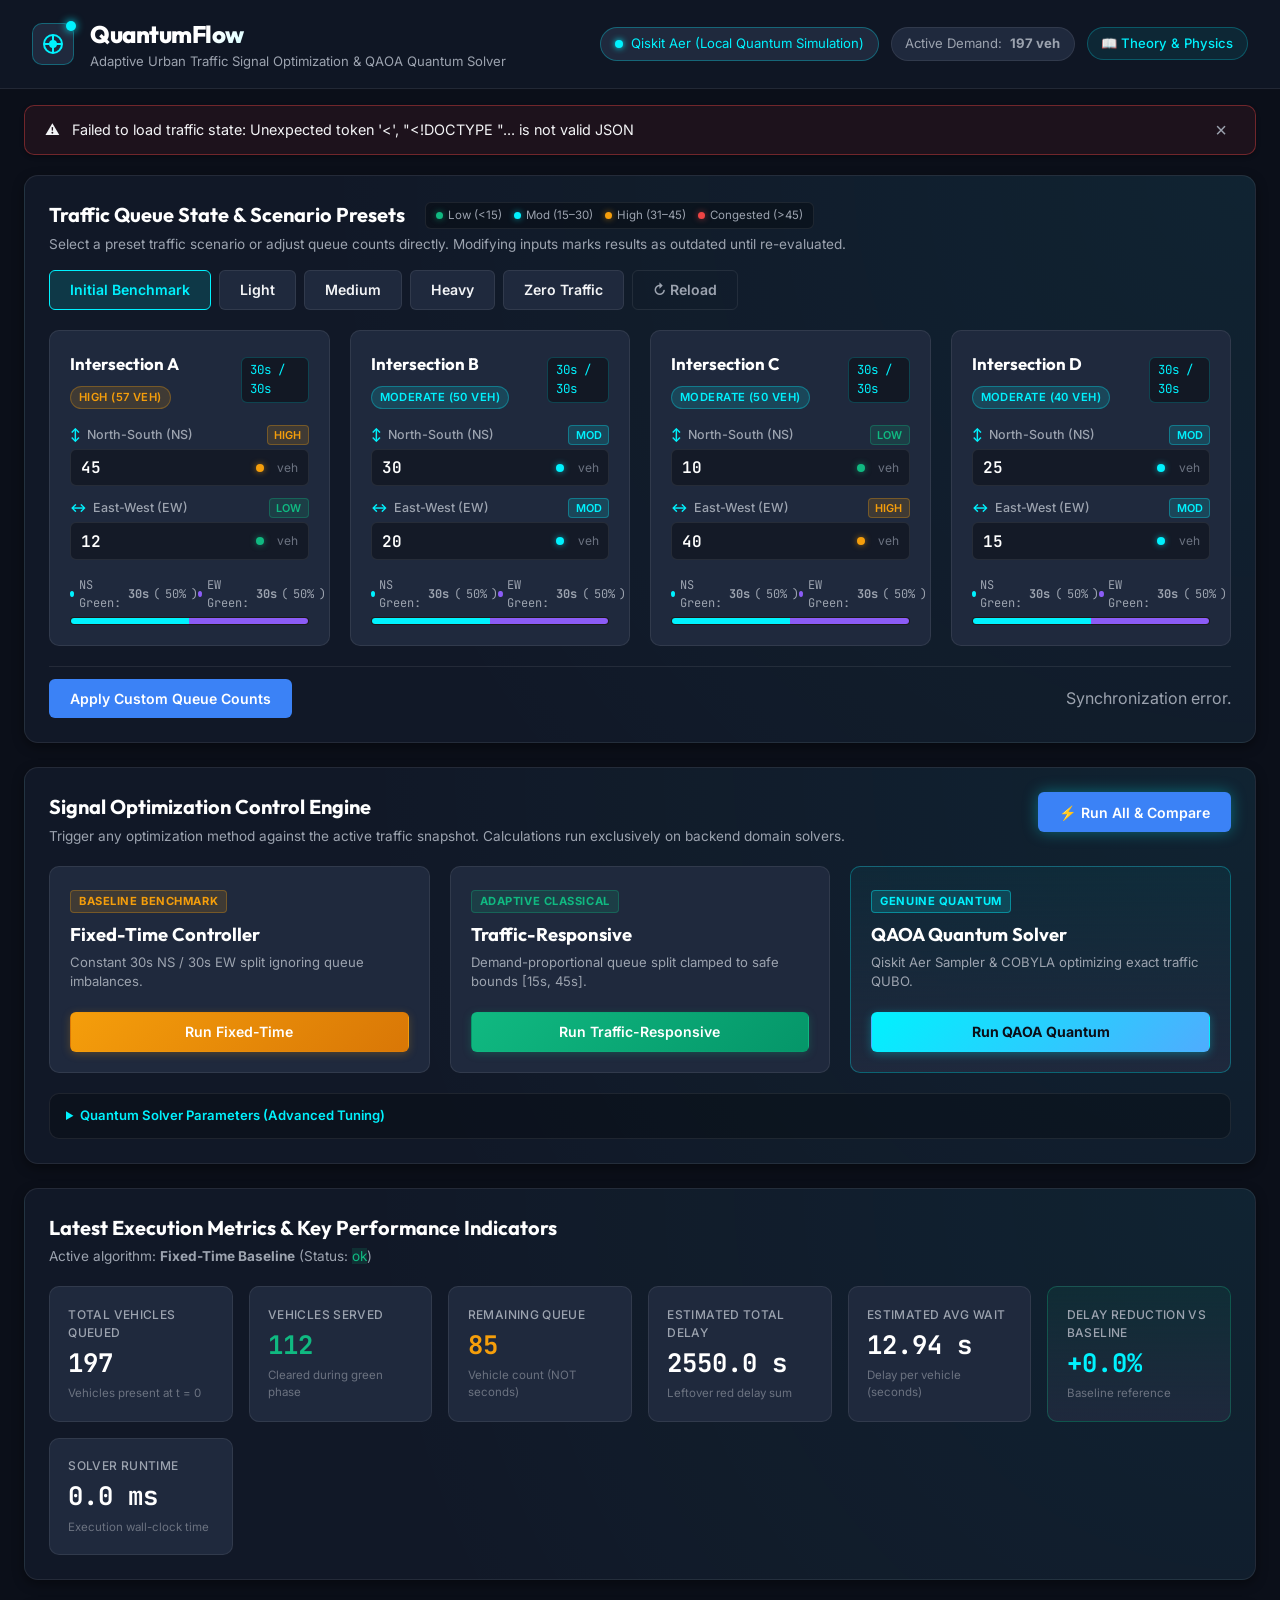
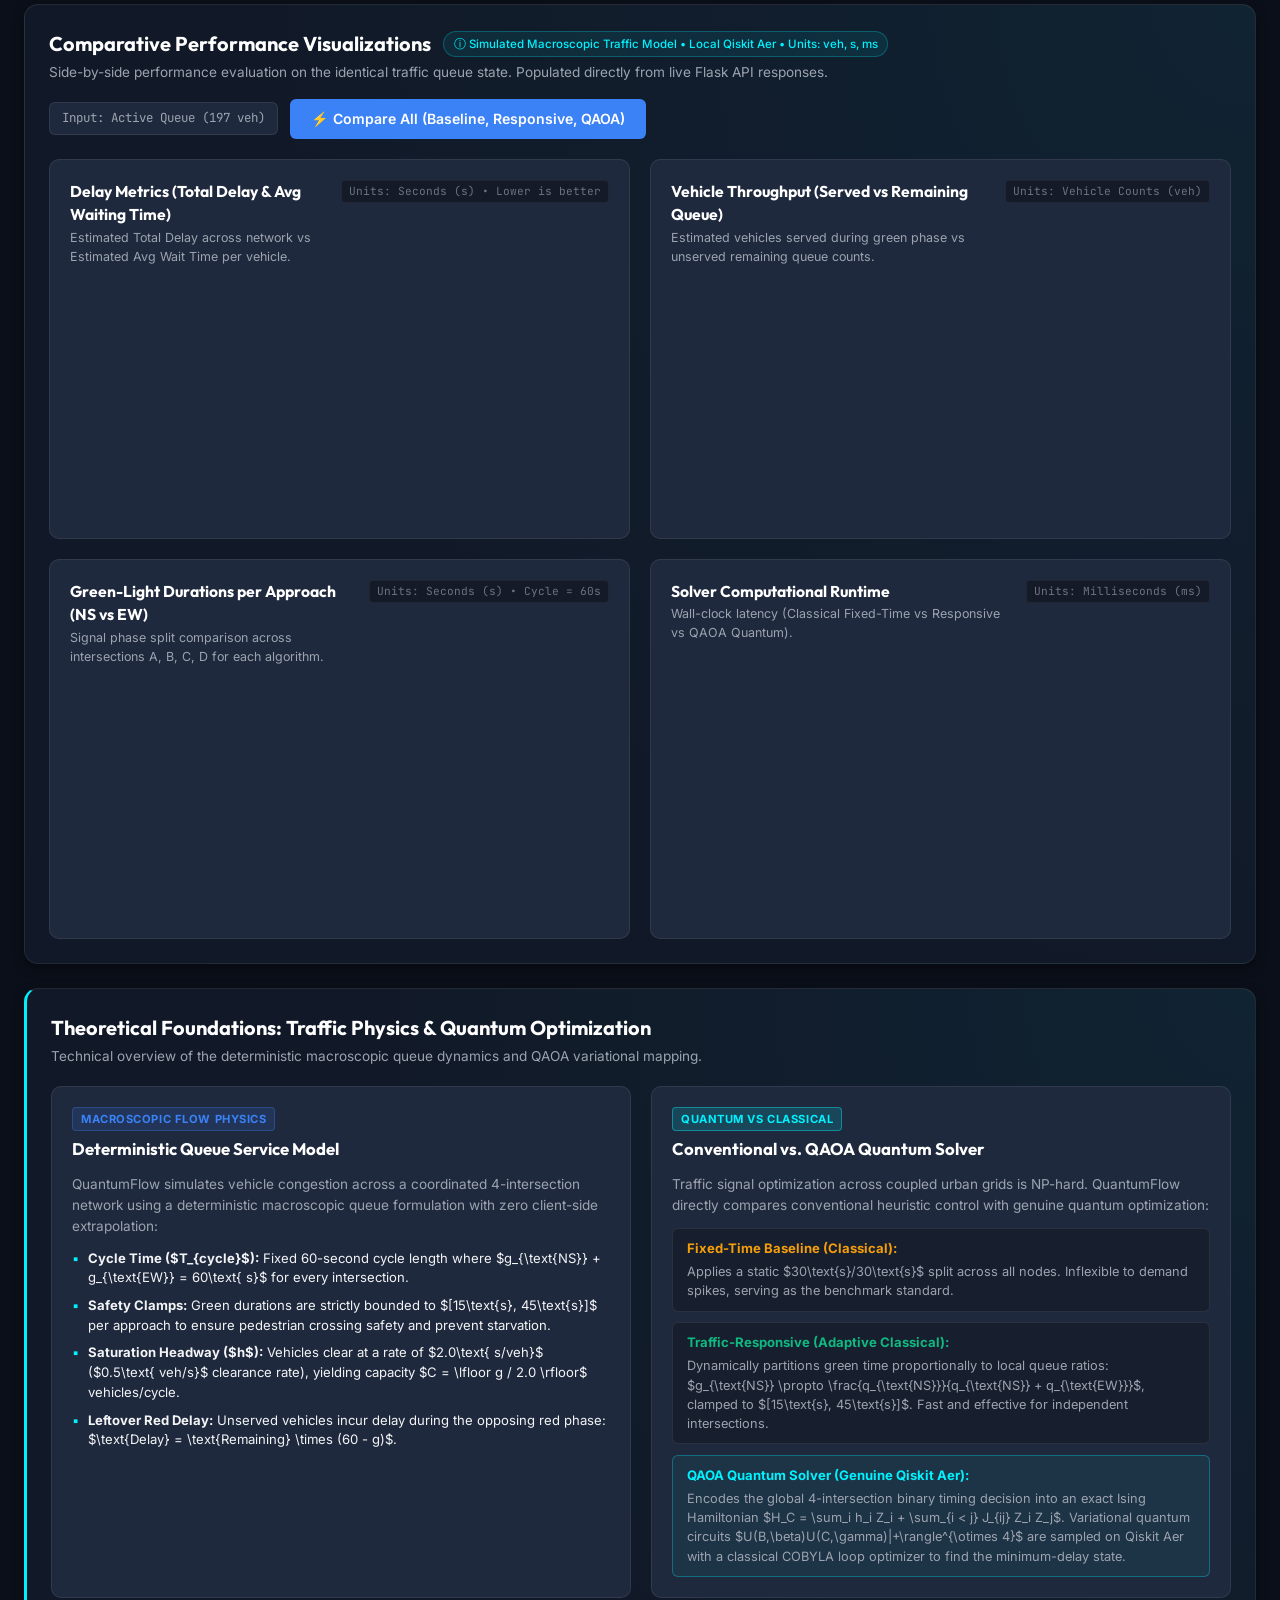
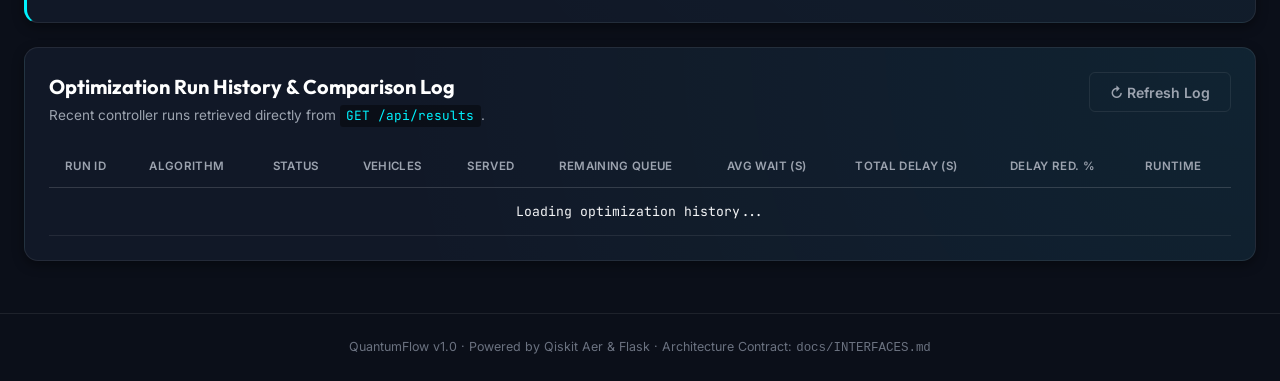
==== commit 146a5cc2: "feat(dashboard): polish live hackathon presentation and failure resilience - Add approach direction " ====
--- a/templates/index.html
+++ b/templates/index.html
@@ -3,7 +3,7 @@
 <head>
   <meta charset="UTF-8">
   <meta name="viewport" content="width=device-width, initial-scale=1.0">
-  <title>QuantumFlow — Adaptive Traffic Signal Optimization</title>
+  <title>QuantumFlow — Adaptive Traffic Signal Optimization &amp; QAOA Solver</title>
   <link rel="preconnect" href="https://fonts.googleapis.com">
   <link rel="preconnect" href="https://fonts.gstatic.com" crossorigin>
   <link href="https://fonts.googleapis.com/css2?family=Inter:wght@400;500;600;700&family=JetBrains+Mono:wght@400;500;600&family=Outfit:wght@500;600;700;800&display=swap" rel="stylesheet">
@@ -25,19 +25,20 @@
       </div>
       <div>
         <h1 class="brand-title">QuantumFlow</h1>
-        <p class="brand-subtitle">Adaptive Urban Traffic Signal Optimization &amp; QAOA Solver</p>
+        <p class="brand-subtitle">Adaptive Urban Traffic Signal Optimization &amp; QAOA Quantum Solver</p>
       </div>
     </div>
 
     <div class="header-status-group">
-      <div class="status-pill status-quantum" id="quantum-backend-badge">
+      <div class="status-pill status-quantum" id="quantum-backend-badge" title="Local Qiskit Aer Sampler primitive">
         <span class="status-dot"></span>
-        <span>Qiskit Aer (Local Simulation)</span>
+        <span>Qiskit Aer (Local Quantum Simulation)</span>
       </div>
       <div class="status-pill" id="total-demand-pill">
         <span>Active Demand:</span>
         <strong id="header-total-vehicles">197 veh</strong>
       </div>
+      <a href="#section-theory" class="nav-link-pill">📖 Theory &amp; Physics</a>
     </div>
   </header>
 
@@ -57,20 +58,28 @@
     <section class="card section-traffic">
       <div class="section-header">
         <div>
-          <h2 class="section-title">Traffic Queue State &amp; Scenario Presets</h2>
-          <p class="section-desc">Select a preset traffic scenario or adjust queue counts for all 4 intersections.</p>
+          <div class="title-with-badge">
+            <h2 class="section-title">Traffic Queue State &amp; Scenario Presets</h2>
+            <div class="density-legend">
+              <span class="legend-item"><span class="legend-dot dot-low"></span> Low (&lt;15)</span>
+              <span class="legend-item"><span class="legend-dot dot-mod"></span> Mod (15–30)</span>
+              <span class="legend-item"><span class="legend-dot dot-high"></span> High (31–45)</span>
+              <span class="legend-item"><span class="legend-dot dot-congested"></span> Congested (&gt;45)</span>
+            </div>
+          </div>
+          <p class="section-desc">Select a preset traffic scenario or adjust queue counts directly. Modifying inputs marks results as outdated until re-evaluated.</p>
         </div>
         <div class="scenario-buttons">
-          <button type="button" class="btn btn-secondary scenario-btn" id="btn-scenario-benchmark" data-scenario="benchmark">Initial Benchmark</button>
+          <button type="button" class="btn btn-secondary scenario-btn active" id="btn-scenario-benchmark" data-scenario="benchmark">Initial Benchmark</button>
           <button type="button" class="btn btn-secondary scenario-btn" id="btn-scenario-light" data-scenario="light">Light</button>
           <button type="button" class="btn btn-secondary scenario-btn" id="btn-scenario-medium" data-scenario="medium">Medium</button>
           <button type="button" class="btn btn-secondary scenario-btn" id="btn-scenario-heavy" data-scenario="heavy">Heavy</button>
           <button type="button" class="btn btn-secondary scenario-btn" id="btn-scenario-zero" data-scenario="zero">Zero Traffic</button>
-          <button type="button" class="btn btn-outline" id="btn-refresh-traffic" title="Reload from server">&#8635; Refresh</button>
-        </div>
-      </div>
-
-      <!-- 4 Intersection Cards with Density Indicators & Approach Durations -->
+          <button type="button" class="btn btn-outline" id="btn-refresh-traffic" title="Reload from server">&#8635; Reload</button>
+        </div>
+      </div>
+
+      <!-- 4 Intersection Cards with Directional Icons, Density Badges, and Durations -->
       <div class="intersections-grid" id="intersections-container">
         <!-- Intersection A -->
         <div class="intersection-card" id="card-intersection-A" data-iid="A">
@@ -84,7 +93,7 @@
           <div class="queue-inputs">
             <div class="input-group">
               <div class="input-label-row">
-                <label for="input-ns-A">North-South (NS)</label>
+                <label for="input-ns-A"><span class="dir-icon">↕</span> North-South (NS)</label>
                 <span class="approach-density-tag density-high" id="density-tag-ns-A">High</span>
               </div>
               <div class="input-wrapper">
@@ -95,7 +104,7 @@
             </div>
             <div class="input-group">
               <div class="input-label-row">
-                <label for="input-ew-A">East-West (EW)</label>
+                <label for="input-ew-A"><span class="dir-icon">↔</span> East-West (EW)</label>
                 <span class="approach-density-tag density-low" id="density-tag-ew-A">Low</span>
               </div>
               <div class="input-wrapper">
@@ -129,7 +138,7 @@
           <div class="queue-inputs">
             <div class="input-group">
               <div class="input-label-row">
-                <label for="input-ns-B">North-South (NS)</label>
+                <label for="input-ns-B"><span class="dir-icon">↕</span> North-South (NS)</label>
                 <span class="approach-density-tag density-mod" id="density-tag-ns-B">Mod</span>
               </div>
               <div class="input-wrapper">
@@ -140,7 +149,7 @@
             </div>
             <div class="input-group">
               <div class="input-label-row">
-                <label for="input-ew-B">East-West (EW)</label>
+                <label for="input-ew-B"><span class="dir-icon">↔</span> East-West (EW)</label>
                 <span class="approach-density-tag density-mod" id="density-tag-ew-B">Mod</span>
               </div>
               <div class="input-wrapper">
@@ -174,7 +183,7 @@
           <div class="queue-inputs">
             <div class="input-group">
               <div class="input-label-row">
-                <label for="input-ns-C">North-South (NS)</label>
+                <label for="input-ns-C"><span class="dir-icon">↕</span> North-South (NS)</label>
                 <span class="approach-density-tag density-low" id="density-tag-ns-C">Low</span>
               </div>
               <div class="input-wrapper">
@@ -185,7 +194,7 @@
             </div>
             <div class="input-group">
               <div class="input-label-row">
-                <label for="input-ew-C">East-West (EW)</label>
+                <label for="input-ew-C"><span class="dir-icon">↔</span> East-West (EW)</label>
                 <span class="approach-density-tag density-high" id="density-tag-ew-C">High</span>
               </div>
               <div class="input-wrapper">
@@ -219,7 +228,7 @@
           <div class="queue-inputs">
             <div class="input-group">
               <div class="input-label-row">
-                <label for="input-ns-D">North-South (NS)</label>
+                <label for="input-ns-D"><span class="dir-icon">↕</span> North-South (NS)</label>
                 <span class="approach-density-tag density-mod" id="density-tag-ns-D">Mod</span>
               </div>
               <div class="input-wrapper">
@@ -230,7 +239,7 @@
             </div>
             <div class="input-group">
               <div class="input-label-row">
-                <label for="input-ew-D">East-West (EW)</label>
+                <label for="input-ew-D"><span class="dir-icon">↔</span> East-West (EW)</label>
                 <span class="approach-density-tag density-mod" id="density-tag-ew-D">Mod</span>
               </div>
               <div class="input-wrapper">
@@ -264,10 +273,10 @@
       <div class="section-header">
         <div>
           <h2 class="section-title">Signal Optimization Control Engine</h2>
-          <p class="section-desc">Trigger any optimization method against the active traffic input. All calculations run on the backend.</p>
-        </div>
-        <div>
-          <button type="button" class="btn btn-primary" id="btn-optimize-all">
+          <p class="section-desc">Trigger any optimization method against the active traffic snapshot. Calculations run exclusively on backend domain solvers.</p>
+        </div>
+        <div>
+          <button type="button" class="btn btn-primary btn-pulse-highlight" id="btn-optimize-all">
             <span class="btn-text">&#9889; Run All &amp; Compare</span>
             <span class="btn-spinner hidden"></span>
           </button>
@@ -293,7 +302,7 @@
           <div class="optimizer-meta">
             <span class="opt-tag tag-responsive">Adaptive Classical</span>
             <h3 class="opt-name">Traffic-Responsive</h3>
-            <p class="opt-desc">Demand-proportional queue split clamped to [15s, 45s].</p>
+            <p class="opt-desc">Demand-proportional queue split clamped to safe bounds [15s, 45s].</p>
           </div>
           <button type="button" class="btn btn-responsive btn-block" id="btn-optimize-responsive">
             <span class="btn-text">Run Traffic-Responsive</span>
@@ -360,8 +369,27 @@
         </div>
       </div>
 
+      <!-- Stale Data Warning Banner (Appears when traffic input is edited) -->
+      <div class="stale-alert-banner hidden" id="stale-alert-banner">
+        <div class="stale-alert-content">
+          <span class="stale-icon">⚠️</span>
+          <span><strong>Traffic State Modified:</strong> Displayed metrics and charts reflect the previous traffic snapshot. Click <em>Run All &amp; Compare</em> to evaluate the new queue counts.</span>
+        </div>
+        <button type="button" class="btn btn-sm btn-primary" id="btn-stale-recalculate">⚡ Re-run All Solvers</button>
+      </div>
+
+      <!-- Prominent QAOA Failure Alert Card (Visible only when QAOA fails) -->
+      <div class="qaoa-failure-card hidden" id="qaoa-failure-card">
+        <div class="failure-header">
+          <span class="failure-badge">QAOA Simulation Alert</span>
+          <span class="failure-status-code" id="qaoa-failure-status">Status: Error</span>
+        </div>
+        <p class="failure-msg" id="qaoa-failure-msg">Circuit simulation encountered an issue or timeout.</p>
+        <p class="failure-note">Notice: A safe equal-split fallback timing plan was attached to ensure system continuity, but metrics are marked unoptimized.</p>
+      </div>
+
       <!-- KPI Grid -->
-      <div class="kpi-grid">
+      <div class="kpi-grid" id="kpi-grid">
         <div class="kpi-card">
           <span class="kpi-label">Total Vehicles Queued</span>
           <span class="kpi-value" id="kpi-total-vehicles">197</span>
@@ -470,7 +498,61 @@
       </div>
     </section>
 
-    <!-- Row 5: Run History & Comparison Table -->
+    <!-- Row 5: Hackathon Explanatory Panel: Physics & Quantum Optimization -->
+    <section class="card section-theory" id="section-theory">
+      <div class="section-header">
+        <div>
+          <h2 class="section-title">Theoretical Foundations: Traffic Physics &amp; Quantum Optimization</h2>
+          <p class="section-desc">Technical overview of the deterministic macroscopic queue dynamics and QAOA variational mapping.</p>
+        </div>
+      </div>
+
+      <div class="theory-grid">
+        <!-- Card 1: Traffic Simulator Physics -->
+        <div class="theory-card">
+          <div class="theory-card-header">
+            <span class="theory-tag tag-model">Macroscopic Flow Physics</span>
+            <h3 class="theory-card-title">Deterministic Queue Service Model</h3>
+          </div>
+          <p class="theory-text">
+            QuantumFlow simulates vehicle congestion across a coordinated 4-intersection network using a deterministic macroscopic queue formulation with zero client-side extrapolation:
+          </p>
+          <ul class="theory-list">
+            <li><strong>Cycle Time ($T_{cycle}$):</strong> Fixed 60-second cycle length where $g_{\text{NS}} + g_{\text{EW}} = 60\text{ s}$ for every intersection.</li>
+            <li><strong>Safety Clamps:</strong> Green durations are strictly bounded to $[15\text{s}, 45\text{s}]$ per approach to ensure pedestrian crossing safety and prevent starvation.</li>
+            <li><strong>Saturation Headway ($h$):</strong> Vehicles clear at a rate of $2.0\text{ s/veh}$ ($0.5\text{ veh/s}$ clearance rate), yielding capacity $C = \lfloor g / 2.0 \rfloor$ vehicles/cycle.</li>
+            <li><strong>Leftover Red Delay:</strong> Unserved vehicles incur delay during the opposing red phase: $\text{Delay} = \text{Remaining} \times (60 - g)$.</li>
+          </ul>
+        </div>
+
+        <!-- Card 2: Conventional vs QAOA Solver -->
+        <div class="theory-card">
+          <div class="theory-card-header">
+            <span class="theory-tag tag-quantum">Quantum vs Classical</span>
+            <h3 class="theory-card-title">Conventional vs. QAOA Quantum Solver</h3>
+          </div>
+          <p class="theory-text">
+            Traffic signal optimization across coupled urban grids is NP-hard. QuantumFlow directly compares conventional heuristic control with genuine quantum optimization:
+          </p>
+          <div class="comparison-breakdown">
+            <div class="breakdown-item">
+              <span class="breakdown-title text-amber">Fixed-Time Baseline (Classical):</span>
+              <p>Applies a static $30\text{s}/30\text{s}$ split across all nodes. Inflexible to demand spikes, serving as the benchmark standard.</p>
+            </div>
+            <div class="breakdown-item">
+              <span class="breakdown-title text-emerald">Traffic-Responsive (Adaptive Classical):</span>
+              <p>Dynamically partitions green time proportionally to local queue ratios: $g_{\text{NS}} \propto \frac{q_{\text{NS}}}{q_{\text{NS}} + q_{\text{EW}}}$, clamped to $[15\text{s}, 45\text{s}]$. Fast and effective for independent intersections.</p>
+            </div>
+            <div class="breakdown-item item-quantum">
+              <span class="breakdown-title text-cyan">QAOA Quantum Solver (Genuine Qiskit Aer):</span>
+              <p>Encodes the global 4-intersection binary timing decision into an exact Ising Hamiltonian $H_C = \sum_i h_i Z_i + \sum_{i &lt; j} J_{ij} Z_i Z_j$. Variational quantum circuits $U(B,\beta)U(C,\gamma)|+\rangle^{\otimes 4}$ are sampled on Qiskit Aer with a classical COBYLA loop optimizer to find the minimum-delay state.</p>
+            </div>
+          </div>
+        </div>
+      </div>
+    </section>
+
+    <!-- Row 6: Run History & Comparison Table -->
     <section class="card section-history">
       <div class="section-header">
         <div>
--- a/static/style.css
+++ b/static/style.css
@@ -1003,6 +1003,270 @@
   opacity: 0.7;
 }
 
+/* Nav Link Pill */
+.nav-link-pill {
+  font-size: 0.82rem;
+  color: var(--accent-cyan);
+  background: rgba(0, 242, 254, 0.08);
+  border: 1px solid rgba(0, 242, 254, 0.25);
+  border-radius: 999px;
+  padding: 0.35rem 0.85rem;
+  text-decoration: none;
+  font-weight: 500;
+  transition: all 0.2s ease;
+}
+
+.nav-link-pill:hover {
+  background: rgba(0, 242, 254, 0.18);
+  border-color: var(--accent-cyan);
+  color: #ffffff;
+  transform: translateY(-1px);
+}
+
+/* Density Legend */
+.title-with-badge {
+  display: flex;
+  align-items: center;
+  gap: 1.25rem;
+  flex-wrap: wrap;
+}
+
+.density-legend {
+  display: flex;
+  align-items: center;
+  gap: 0.75rem;
+  background: rgba(0, 0, 0, 0.3);
+  padding: 0.25rem 0.65rem;
+  border-radius: var(--radius-sm);
+  border: 1px solid var(--border-color);
+}
+
+.legend-item {
+  display: inline-flex;
+  align-items: center;
+  gap: 0.3rem;
+  font-size: 0.72rem;
+  color: var(--text-muted);
+}
+
+.legend-dot {
+  width: 7px;
+  height: 7px;
+  border-radius: 50%;
+  display: inline-block;
+}
+
+.dir-icon {
+  color: var(--accent-cyan);
+  font-weight: bold;
+  margin-right: 0.2rem;
+}
+
+.btn-pulse-highlight {
+  position: relative;
+  box-shadow: 0 0 15px rgba(0, 242, 254, 0.35);
+}
+
+/* Stale Data Alert Banner */
+.stale-alert-banner {
+  display: flex;
+  justify-content: space-between;
+  align-items: center;
+  gap: 1rem;
+  padding: 0.75rem 1.25rem;
+  background: rgba(245, 158, 11, 0.12);
+  border: 1px solid rgba(245, 158, 11, 0.4);
+  border-radius: var(--radius-md);
+  margin-bottom: 1.25rem;
+  animation: fadeIn 0.3s ease;
+}
+
+.stale-alert-content {
+  display: flex;
+  align-items: center;
+  gap: 0.75rem;
+  font-size: 0.85rem;
+  color: #fde68a;
+}
+
+.stale-icon {
+  font-size: 1.25rem;
+}
+
+.kpi-stale .kpi-card {
+  opacity: 0.7;
+  filter: grayscale(20%);
+  border-color: rgba(245, 158, 11, 0.3);
+}
+
+.status-stale {
+  background: rgba(245, 158, 11, 0.15);
+  color: var(--accent-amber);
+  border: 1px solid rgba(245, 158, 11, 0.3);
+}
+
+/* QAOA Failure Alert Card */
+.qaoa-failure-card {
+  background: rgba(239, 68, 68, 0.1);
+  border: 1px solid rgba(239, 68, 68, 0.4);
+  border-radius: var(--radius-md);
+  padding: 1rem 1.25rem;
+  margin-bottom: 1.25rem;
+}
+
+.failure-header {
+  display: flex;
+  justify-content: space-between;
+  align-items: center;
+  margin-bottom: 0.4rem;
+}
+
+.failure-badge {
+  font-size: 0.78rem;
+  font-weight: 700;
+  text-transform: uppercase;
+  letter-spacing: 0.05em;
+  color: var(--accent-rose);
+}
+
+.failure-status-code {
+  font-family: var(--font-mono);
+  font-size: 0.75rem;
+  color: #fca5a5;
+  background: rgba(239, 68, 68, 0.2);
+  padding: 0.1rem 0.45rem;
+  border-radius: 4px;
+}
+
+.failure-msg {
+  font-size: 0.88rem;
+  font-weight: 600;
+  color: #ffffff;
+  margin-bottom: 0.25rem;
+}
+
+.failure-note {
+  font-size: 0.78rem;
+  color: var(--text-muted);
+}
+
+/* Educational / Hackathon Theory Section */
+.section-theory {
+  border-left: 3px solid var(--accent-cyan);
+}
+
+.theory-grid {
+  display: grid;
+  grid-template-columns: repeat(2, 1fr);
+  gap: 1.25rem;
+  margin-top: 0.75rem;
+}
+
+@media (max-width: 960px) {
+  .theory-grid {
+    grid-template-columns: 1fr;
+  }
+}
+
+.theory-card {
+  background: var(--bg-input);
+  border: 1px solid var(--border-color);
+  border-radius: var(--radius-md);
+  padding: 1.25rem;
+  display: flex;
+  flex-direction: column;
+  gap: 0.75rem;
+}
+
+.theory-card-header {
+  display: flex;
+  flex-direction: column;
+  gap: 0.35rem;
+}
+
+.theory-tag {
+  font-size: 0.7rem;
+  font-weight: 700;
+  text-transform: uppercase;
+  letter-spacing: 0.05em;
+  padding: 0.15rem 0.5rem;
+  border-radius: 4px;
+  width: fit-content;
+}
+
+.tag-model {
+  background: rgba(59, 130, 246, 0.15);
+  color: var(--accent-blue);
+  border: 1px solid rgba(59, 130, 246, 0.3);
+}
+
+.theory-card-title {
+  font-family: var(--font-heading);
+  font-size: 1.05rem;
+  font-weight: 700;
+  color: #ffffff;
+}
+
+.theory-text {
+  font-size: 0.85rem;
+  color: var(--text-muted);
+  line-height: 1.55;
+}
+
+.theory-list {
+  list-style: none;
+  display: flex;
+  flex-direction: column;
+  gap: 0.5rem;
+  font-size: 0.82rem;
+  color: var(--text-main);
+  padding-left: 0;
+}
+
+.theory-list li {
+  padding-left: 1rem;
+  position: relative;
+  line-height: 1.5;
+}
+
+.theory-list li::before {
+  content: '▪';
+  position: absolute;
+  left: 0;
+  color: var(--accent-cyan);
+}
+
+.comparison-breakdown {
+  display: flex;
+  flex-direction: column;
+  gap: 0.65rem;
+}
+
+.breakdown-item {
+  background: rgba(0, 0, 0, 0.25);
+  border: 1px solid var(--border-color);
+  border-radius: var(--radius-sm);
+  padding: 0.65rem 0.85rem;
+  font-size: 0.8rem;
+  color: var(--text-muted);
+}
+
+.breakdown-item.item-quantum {
+  background: rgba(0, 242, 254, 0.05);
+  border-color: rgba(0, 242, 254, 0.3);
+}
+
+.breakdown-title {
+  display: block;
+  font-weight: 700;
+  margin-bottom: 0.2rem;
+  font-size: 0.82rem;
+}
+
+.text-amber { color: var(--accent-amber); }
+.text-emerald { color: var(--accent-emerald); }
+.text-cyan { color: var(--accent-cyan); }
+
 /* App Footer */
 .app-footer {
   text-align: center;
@@ -1017,3 +1281,4 @@
 .text-center { text-align: center; }
 .hidden { display: none !important; }
 
+
